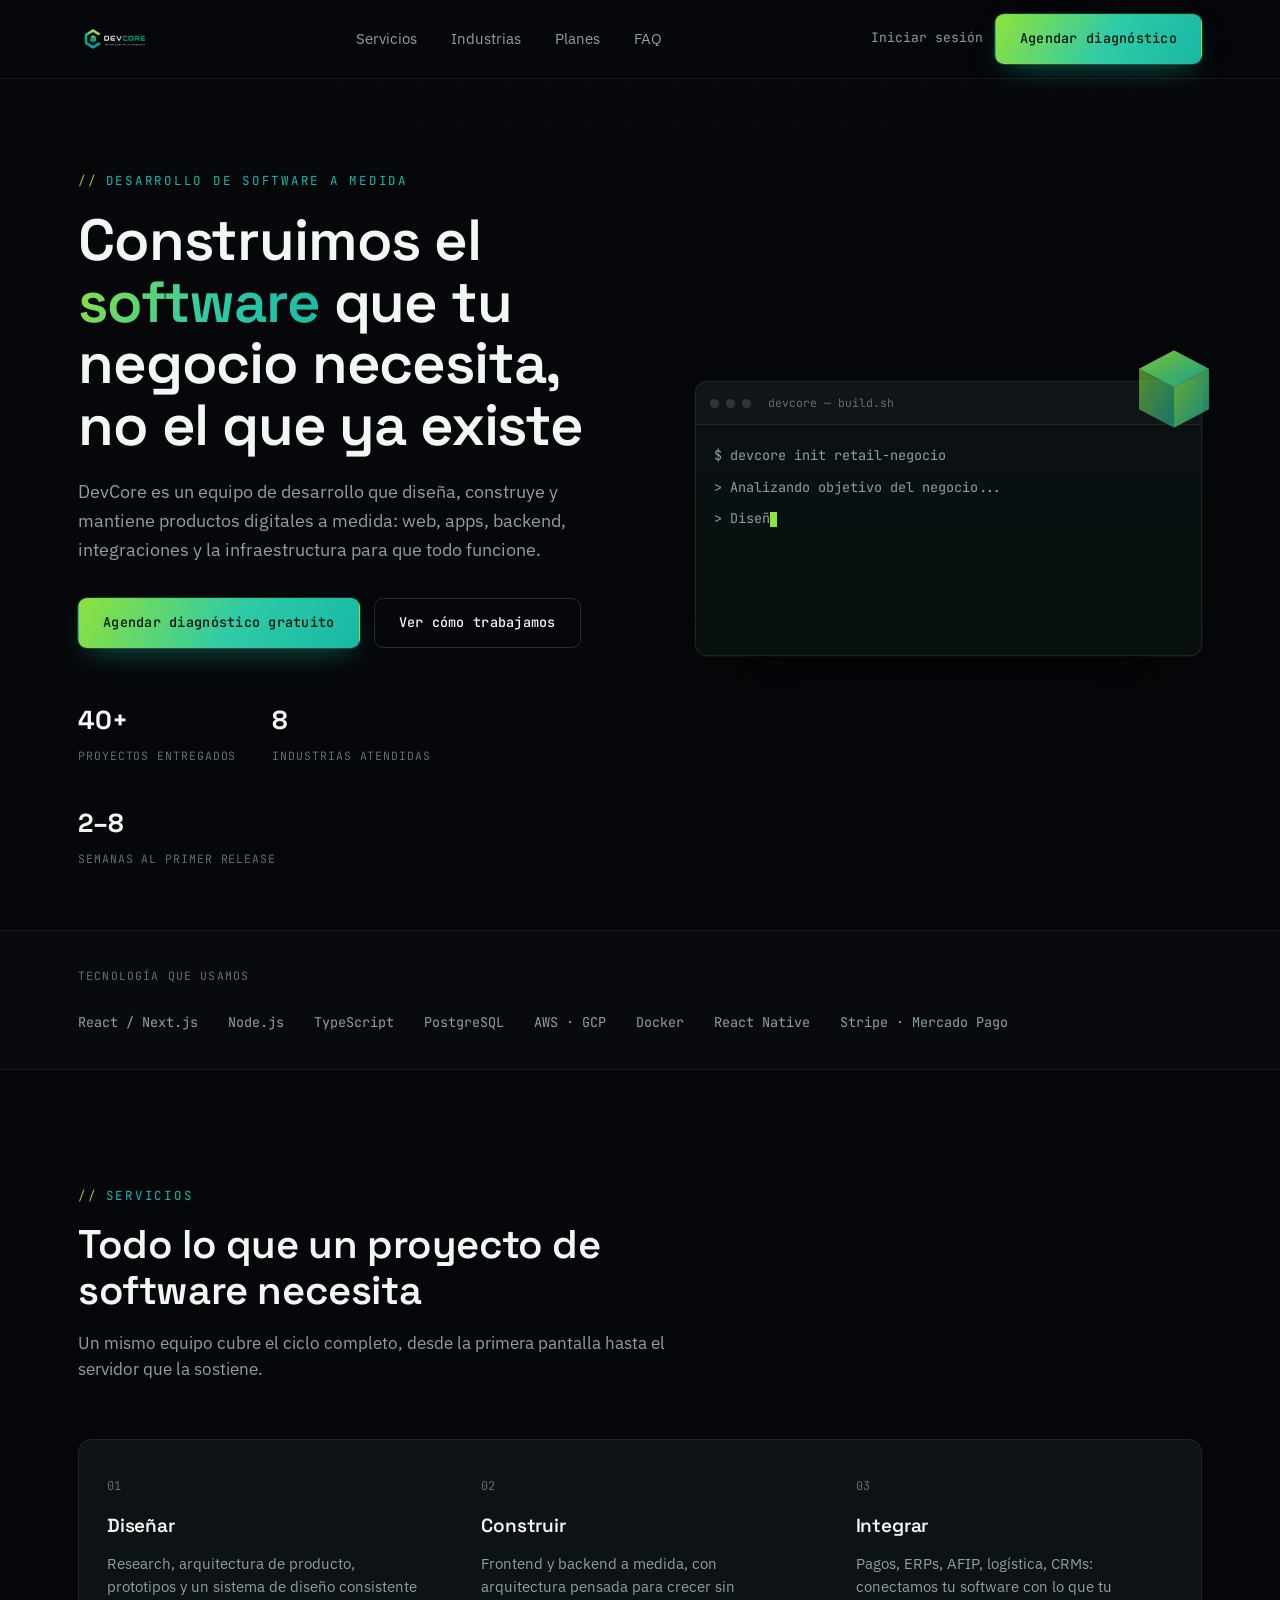
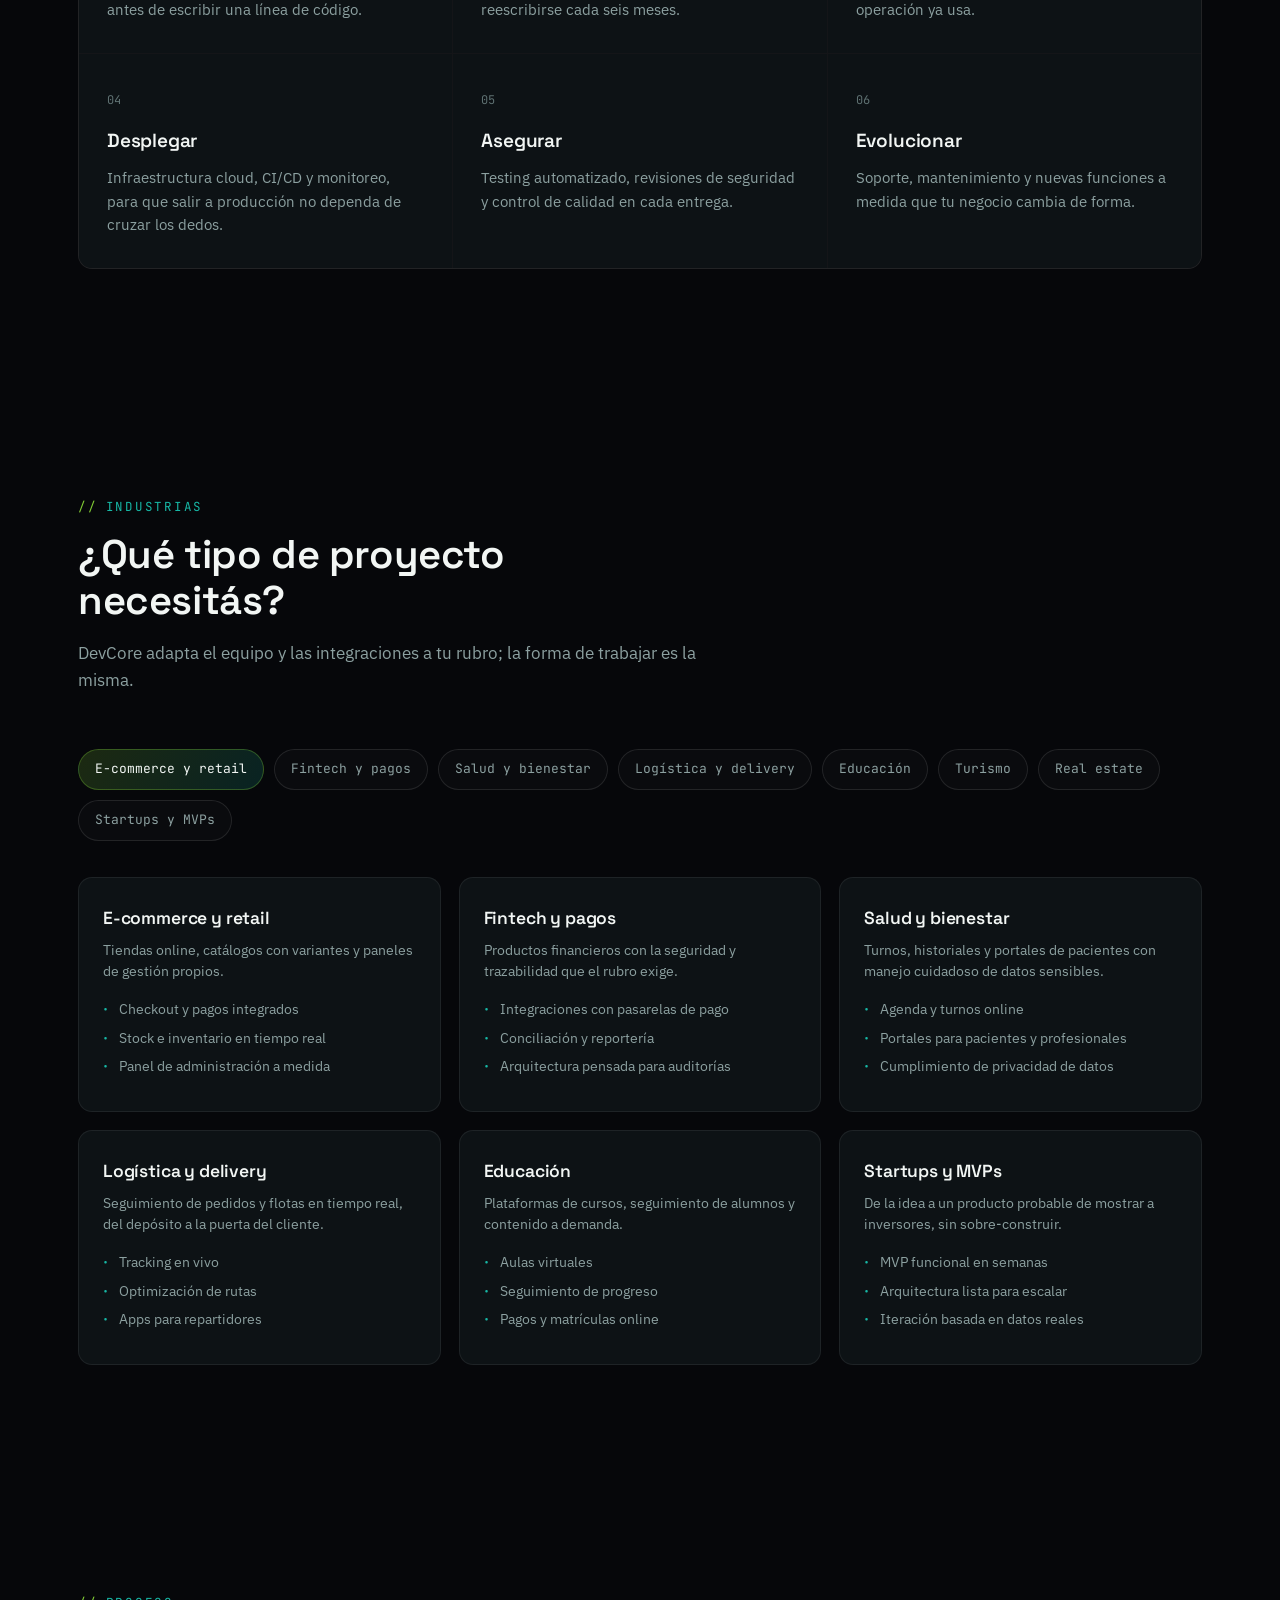
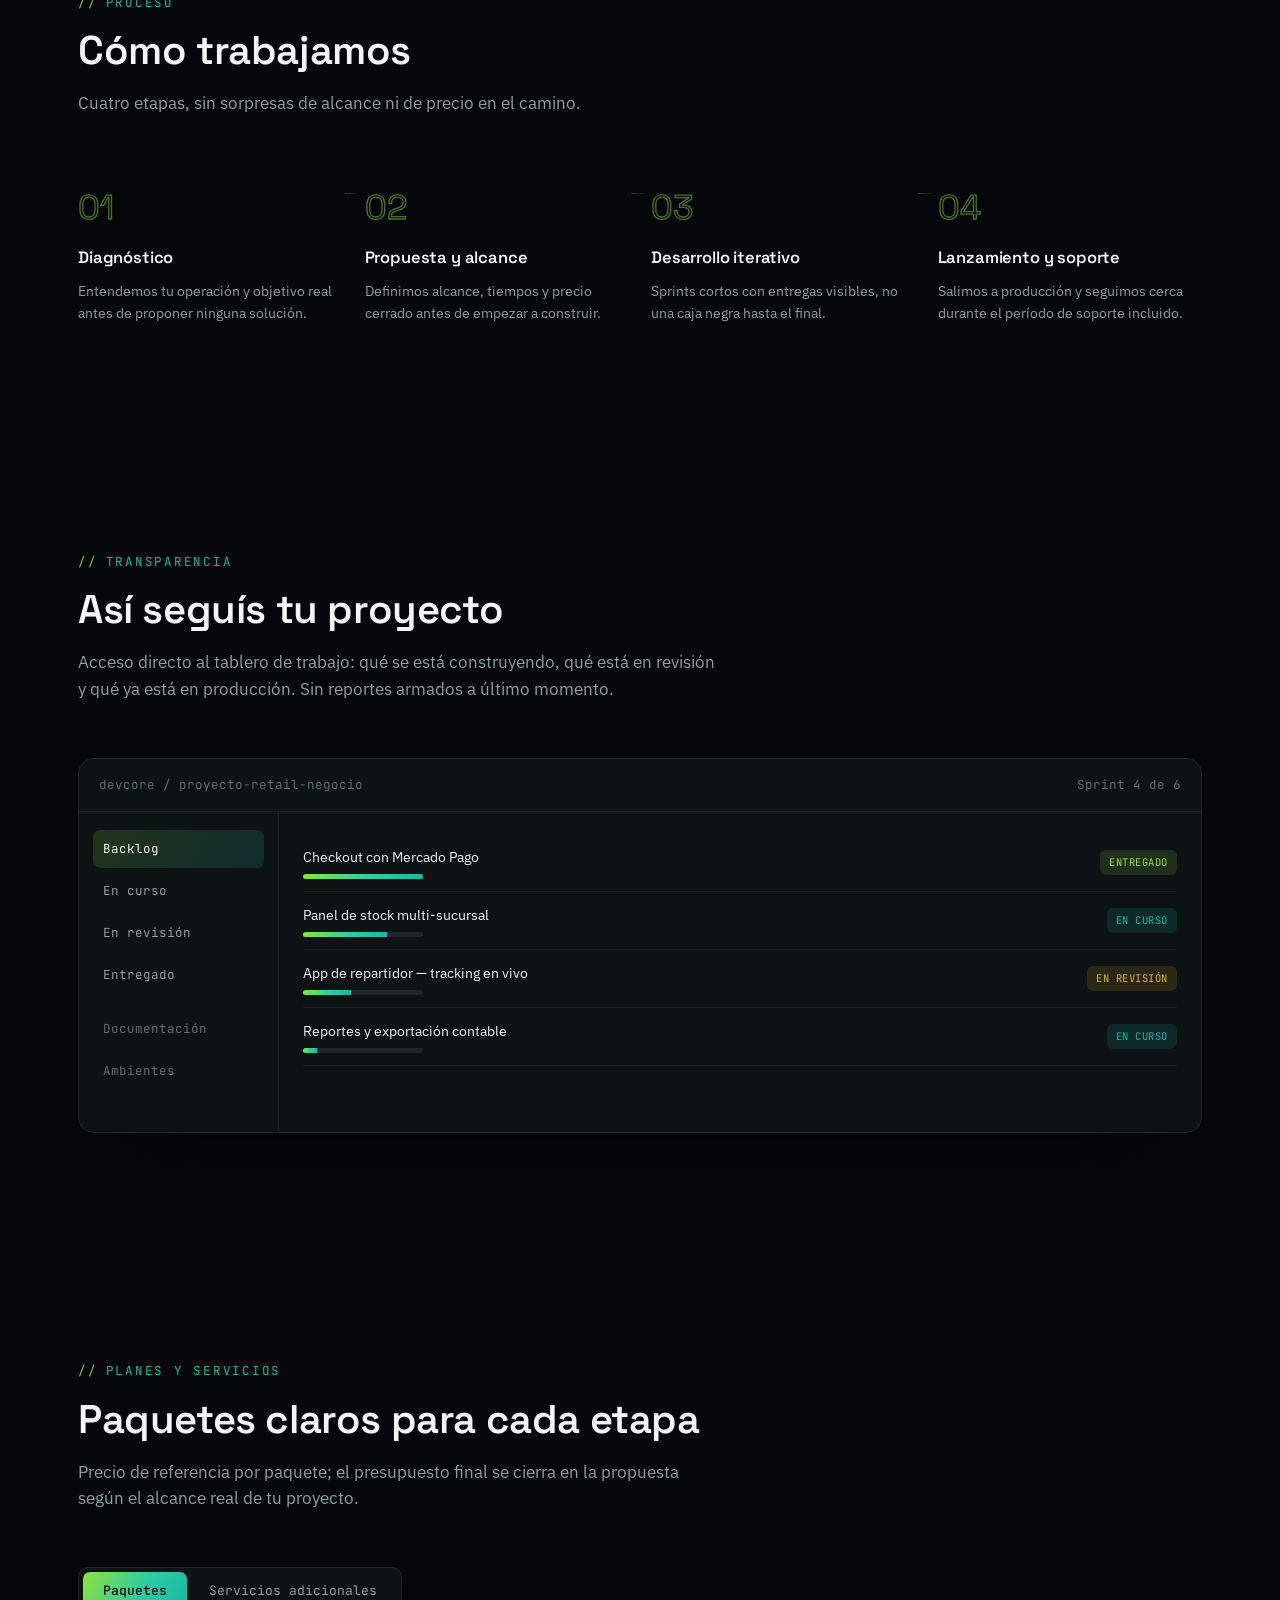
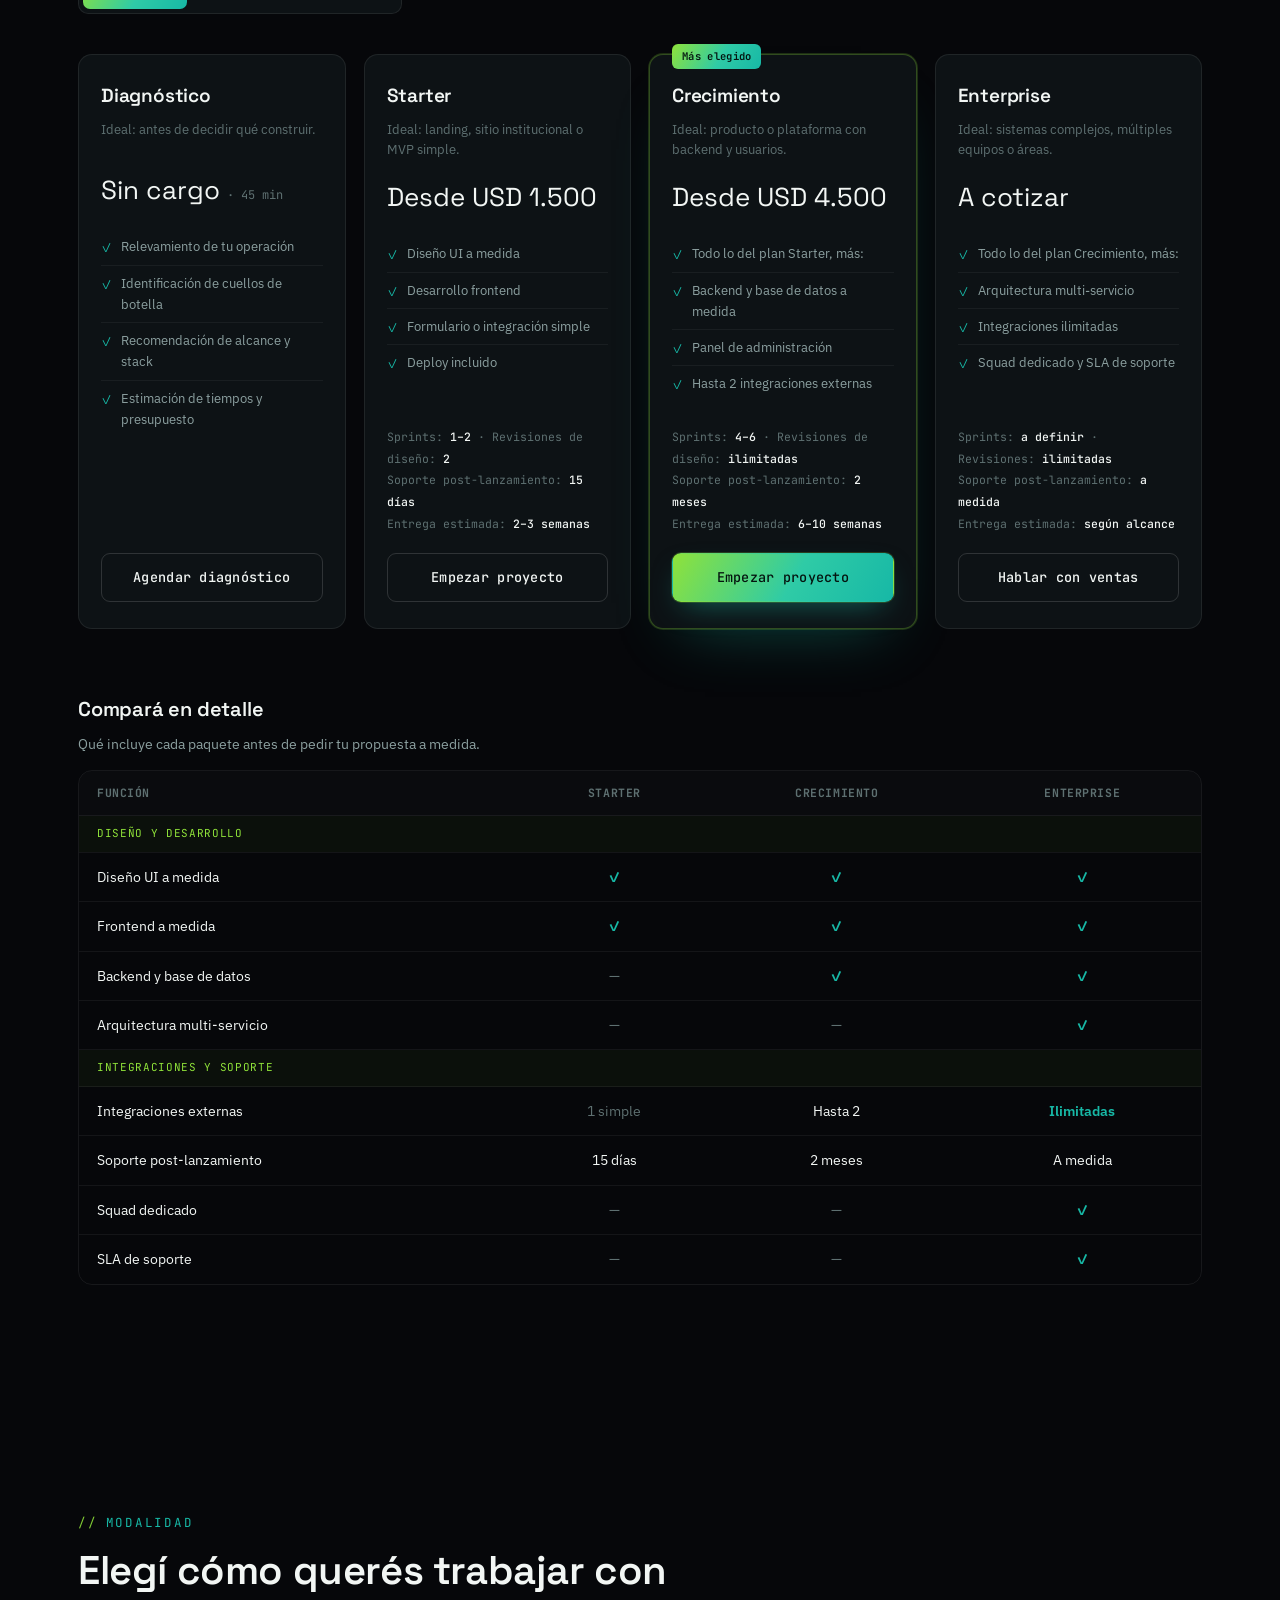
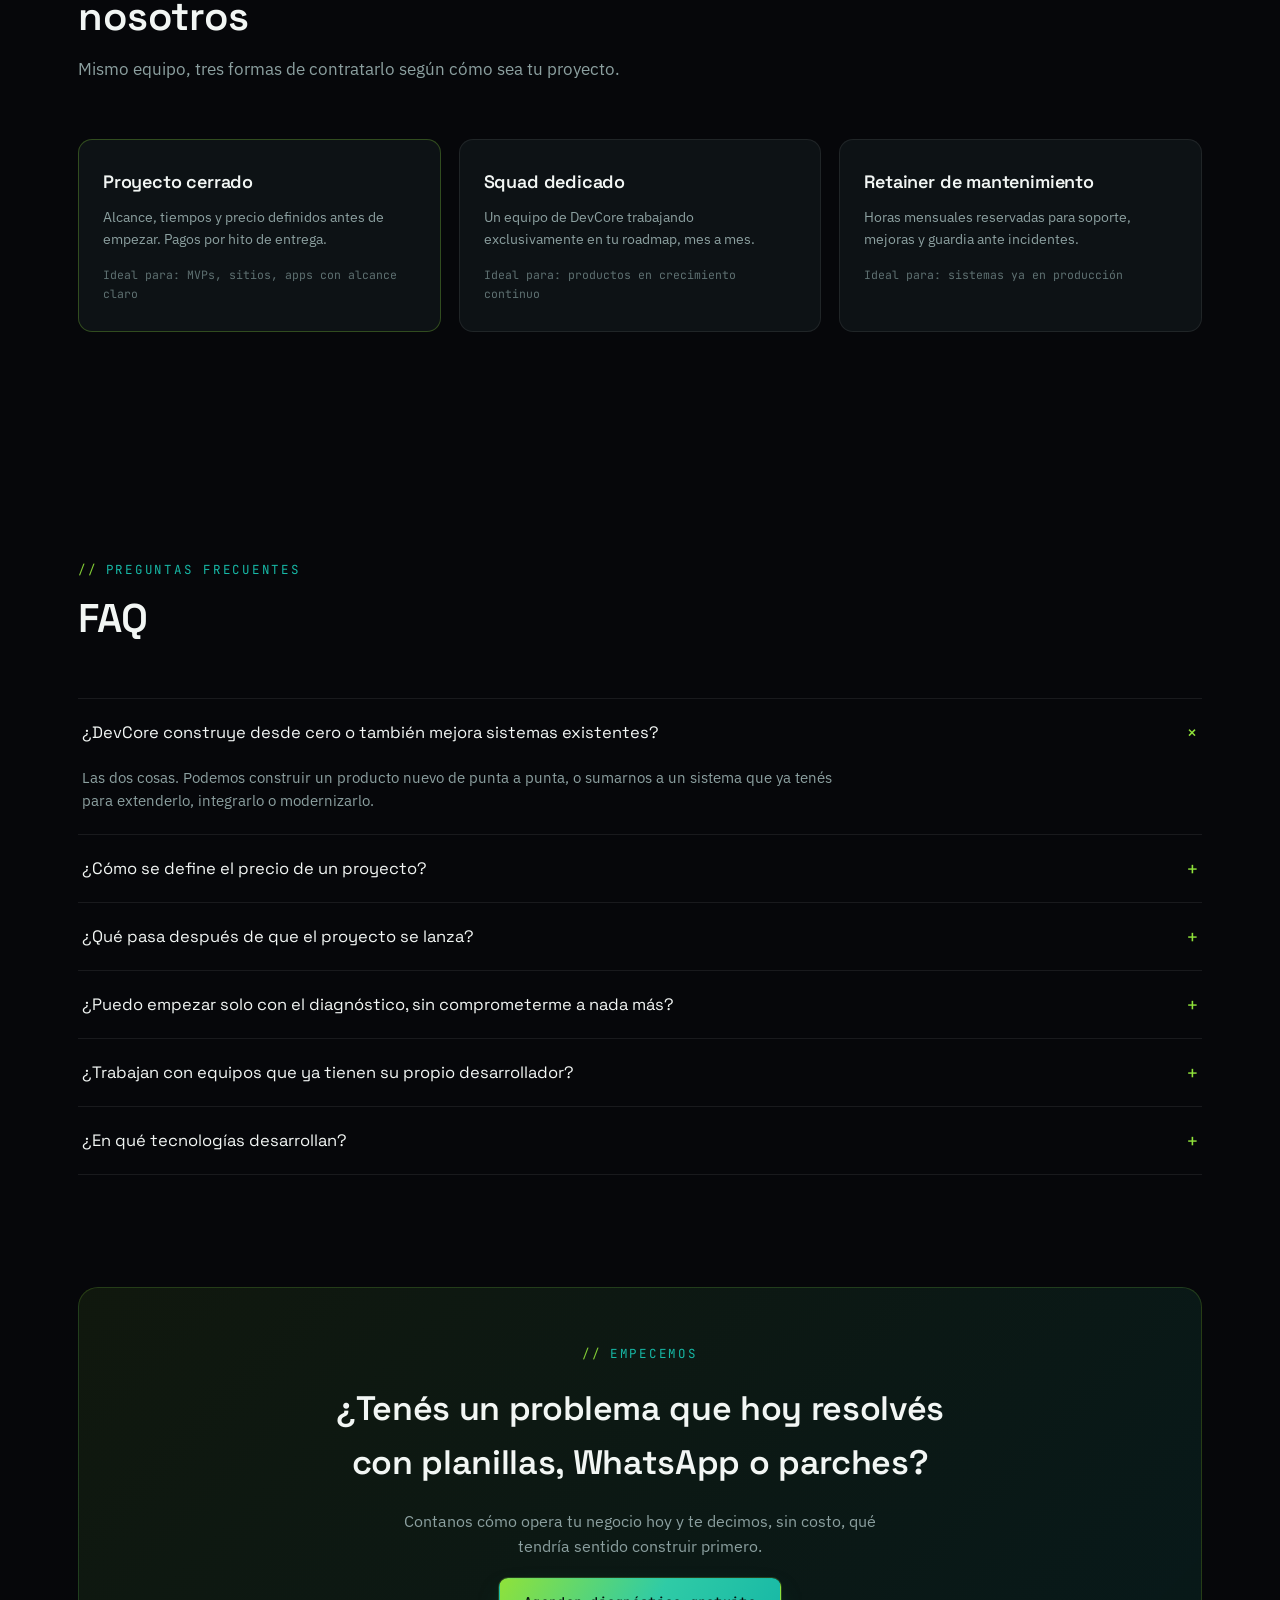
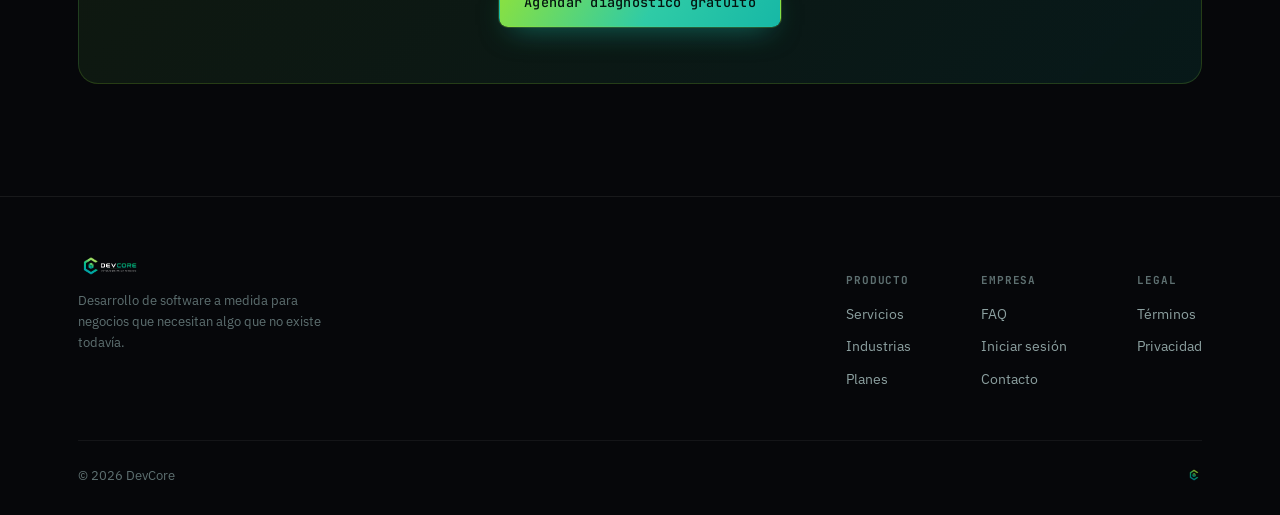
==== index.html @ c974a670 "primera version DevCore" ====
<!DOCTYPE html>
<html lang="es-AR">
<head>
<meta charset="UTF-8">
<meta name="viewport" content="width=device-width, initial-scale=1, viewport-fit=cover">
<title>DevCore | Software a medida que impulsa tu negocio</title>
<link rel="stylesheet" href="css/style.css">
</head>
<body>

<header class="site">
  <nav class="nav">
    <a href="#" class="nav-logo"><img src="assets/logo-horizontal.webp" alt="DevCore"></a>
    <div class="nav-links">
      <a href="#servicios">Servicios</a>
      <a href="#industrias">Industrias</a>
      <a href="#planes">Planes</a>
      <a href="#faq">FAQ</a>
    </div>
    <div class="nav-cta">
      <a href="#" class="nav-login">Iniciar sesión</a>
      <a href="#planes" class="btn btn-primary">Agendar diagnóstico</a>
    </div>
    <button class="nav-toggle" aria-label="Menú">☰</button>
  </nav>
</header>

<main>

  <!-- HERO -->
  <section class="hero">
    <div class="wrap hero-grid">
      <div>
        <span class="eyebrow">Desarrollo de software a medida</span>
        <h1>Construimos el <span class="accent">software</span> que tu negocio necesita, no el que ya existe</h1>
        <p class="sub">DevCore es un equipo de desarrollo que diseña, construye y mantiene productos digitales a medida: web, apps, backend, integraciones y la infraestructura para que todo funcione.</p>
        <div class="hero-cta">
          <a href="#planes" class="btn btn-primary">Agendar diagnóstico gratuito</a>
          <a href="#servicios" class="btn btn-ghost">Ver cómo trabajamos</a>
        </div>
        <div class="hero-stats">
          <div class="hero-stat"><b>40+</b><span>Proyectos entregados</span></div>
          <div class="hero-stat"><b>8</b><span>Industrias atendidas</span></div>
          <div class="hero-stat"><b>2–8</b><span>Semanas al primer release</span></div>
        </div>
      </div>
      <div class="hero-visual reveal">
        <svg class="cube-float" viewBox="0 0 100 100" xmlns="http://www.w3.org/2000/svg">
          <defs>
            <linearGradient id="cubeGrad" x1="0" y1="0" x2="1" y2="1">
              <stop offset="0%" stop-color="#8FE23A"/>
              <stop offset="100%" stop-color="#17B8A6"/>
            </linearGradient>
          </defs>
          <polygon points="50,8 88,28 50,48 12,28" fill="url(#cubeGrad)" opacity="0.95"/>
          <polygon points="12,28 50,48 50,92 12,72" fill="url(#cubeGrad)" opacity="0.65"/>
          <polygon points="88,28 50,48 50,92 88,72" fill="url(#cubeGrad)" opacity="0.8"/>
        </svg>
        <div class="term">
          <div class="term-bar">
            <div class="term-dot"></div><div class="term-dot"></div><div class="term-dot"></div>
            <span class="label">devcore — build.sh</span>
          </div>
          <div class="term-body" id="termBody"></div>
        </div>
      </div>
    </div>
  </section>

  <!-- STACK BELT -->
  <div class="stack-belt">
    <div class="wrap">
      <span class="stack-label">Tecnología que usamos</span>
      <div class="stack-items">
        <span>React / Next.js</span>
        <span>Node.js</span>
        <span>TypeScript</span>
        <span>PostgreSQL</span>
        <span>AWS · GCP</span>
        <span>Docker</span>
        <span>React Native</span>
        <span>Stripe · Mercado Pago</span>
      </div>
    </div>
  </div>

  <!-- SERVICIOS -->
  <section class="section" id="servicios">
    <div class="wrap">
      <div class="section-head reveal">
        <span class="eyebrow">Servicios</span>
        <h2>Todo lo que un proyecto de software necesita</h2>
        <p class="lead">Un mismo equipo cubre el ciclo completo, desde la primera pantalla hasta el servidor que la sostiene.</p>
      </div>
      <div class="pillars reveal">
        <div class="pillar">
          <span class="pillar-num">01</span>
          <h3>Diseñar</h3>
          <p>Research, arquitectura de producto, prototipos y un sistema de diseño consistente antes de escribir una línea de código.</p>
        </div>
        <div class="pillar">
          <span class="pillar-num">02</span>
          <h3>Construir</h3>
          <p>Frontend y backend a medida, con arquitectura pensada para crecer sin reescribirse cada seis meses.</p>
        </div>
        <div class="pillar">
          <span class="pillar-num">03</span>
          <h3>Integrar</h3>
          <p>Pagos, ERPs, AFIP, logística, CRMs: conectamos tu software con lo que tu operación ya usa.</p>
        </div>
        <div class="pillar">
          <span class="pillar-num">04</span>
          <h3>Desplegar</h3>
          <p>Infraestructura cloud, CI/CD y monitoreo, para que salir a producción no dependa de cruzar los dedos.</p>
        </div>
        <div class="pillar">
          <span class="pillar-num">05</span>
          <h3>Asegurar</h3>
          <p>Testing automatizado, revisiones de seguridad y control de calidad en cada entrega.</p>
        </div>
        <div class="pillar">
          <span class="pillar-num">06</span>
          <h3>Evolucionar</h3>
          <p>Soporte, mantenimiento y nuevas funciones a medida que tu negocio cambia de forma.</p>
        </div>
      </div>
    </div>
  </section>

  <!-- INDUSTRIAS -->
  <section class="section" id="industrias">
    <div class="wrap">
      <div class="section-head reveal">
        <span class="eyebrow">Industrias</span>
        <h2>¿Qué tipo de proyecto necesitás?</h2>
        <p class="lead">DevCore adapta el equipo y las integraciones a tu rubro; la forma de trabajar es la misma.</p>
      </div>
      <div class="chips reveal">
        <span class="chip active">E-commerce y retail</span>
        <span class="chip">Fintech y pagos</span>
        <span class="chip">Salud y bienestar</span>
        <span class="chip">Logística y delivery</span>
        <span class="chip">Educación</span>
        <span class="chip">Turismo</span>
        <span class="chip">Real estate</span>
        <span class="chip">Startups y MVPs</span>
      </div>

      <div class="industry-grid reveal">
        <div class="industry-card">
          <h3>E-commerce y retail</h3>
          <p class="desc">Tiendas online, catálogos con variantes y paneles de gestión propios.</p>
          <ul>
            <li>Checkout y pagos integrados</li>
            <li>Stock e inventario en tiempo real</li>
            <li>Panel de administración a medida</li>
          </ul>
        </div>
        <div class="industry-card">
          <h3>Fintech y pagos</h3>
          <p class="desc">Productos financieros con la seguridad y trazabilidad que el rubro exige.</p>
          <ul>
            <li>Integraciones con pasarelas de pago</li>
            <li>Conciliación y reportería</li>
            <li>Arquitectura pensada para auditorías</li>
          </ul>
        </div>
        <div class="industry-card">
          <h3>Salud y bienestar</h3>
          <p class="desc">Turnos, historiales y portales de pacientes con manejo cuidadoso de datos sensibles.</p>
          <ul>
            <li>Agenda y turnos online</li>
            <li>Portales para pacientes y profesionales</li>
            <li>Cumplimiento de privacidad de datos</li>
          </ul>
        </div>
        <div class="industry-card">
          <h3>Logística y delivery</h3>
          <p class="desc">Seguimiento de pedidos y flotas en tiempo real, del depósito a la puerta del cliente.</p>
          <ul>
            <li>Tracking en vivo</li>
            <li>Optimización de rutas</li>
            <li>Apps para repartidores</li>
          </ul>
        </div>
        <div class="industry-card">
          <h3>Educación</h3>
          <p class="desc">Plataformas de cursos, seguimiento de alumnos y contenido a demanda.</p>
          <ul>
            <li>Aulas virtuales</li>
            <li>Seguimiento de progreso</li>
            <li>Pagos y matrículas online</li>
          </ul>
        </div>
        <div class="industry-card">
          <h3>Startups y MVPs</h3>
          <p class="desc">De la idea a un producto probable de mostrar a inversores, sin sobre-construir.</p>
          <ul>
            <li>MVP funcional en semanas</li>
            <li>Arquitectura lista para escalar</li>
            <li>Iteración basada en datos reales</li>
          </ul>
        </div>
      </div>
    </div>
  </section>

  <!-- COMO TRABAJAMOS -->
  <section class="section">
    <div class="wrap">
      <div class="section-head reveal">
        <span class="eyebrow">Proceso</span>
        <h2>Cómo trabajamos</h2>
        <p class="lead">Cuatro etapas, sin sorpresas de alcance ni de precio en el camino.</p>
      </div>
      <div class="steps reveal">
        <div class="step">
          <div class="step-num">01</div>
          <h4>Diagnóstico</h4>
          <p>Entendemos tu operación y objetivo real antes de proponer ninguna solución.</p>
        </div>
        <div class="step">
          <div class="step-num">02</div>
          <h4>Propuesta y alcance</h4>
          <p>Definimos alcance, tiempos y precio cerrado antes de empezar a construir.</p>
        </div>
        <div class="step">
          <div class="step-num">03</div>
          <h4>Desarrollo iterativo</h4>
          <p>Sprints cortos con entregas visibles, no una caja negra hasta el final.</p>
        </div>
        <div class="step">
          <div class="step-num">04</div>
          <h4>Lanzamiento y soporte</h4>
          <p>Salimos a producción y seguimos cerca durante el período de soporte incluido.</p>
        </div>
      </div>
    </div>
  </section>

  <!-- PANEL EN ACCION -->
  <section class="section">
    <div class="wrap">
      <div class="section-head reveal">
        <span class="eyebrow">Transparencia</span>
        <h2>Así seguís tu proyecto</h2>
        <p class="lead">Acceso directo al tablero de trabajo: qué se está construyendo, qué está en revisión y qué ya está en producción. Sin reportes armados a último momento.</p>
      </div>
      <div class="mockcard reveal">
        <div class="mock-top">
          <span class="t">devcore / proyecto-retail-negocio</span>
          <span class="t">Sprint 4 de 6</span>
        </div>
        <div class="mock-body">
          <div class="mock-side">
            <div class="item active">Backlog</div>
            <div class="item">En curso</div>
            <div class="item">En revisión</div>
            <div class="item">Entregado</div>
            <div class="item" style="margin-top:16px; color:#5E7071;">Documentación</div>
            <div class="item" style="color:#5E7071;">Ambientes</div>
          </div>
          <div class="mock-main">
            <div class="mock-row">
              <div>
                <div class="name">Checkout con Mercado Pago</div>
                <div class="bar"><i style="width:100%"></i></div>
              </div>
              <span class="badge done">Entregado</span>
            </div>
            <div class="mock-row">
              <div>
                <div class="name">Panel de stock multi-sucursal</div>
                <div class="bar"><i style="width:70%"></i></div>
              </div>
              <span class="badge progress">En curso</span>
            </div>
            <div class="mock-row">
              <div>
                <div class="name">App de repartidor — tracking en vivo</div>
                <div class="bar"><i style="width:40%"></i></div>
              </div>
              <span class="badge review">En revisión</span>
            </div>
            <div class="mock-row">
              <div>
                <div class="name">Reportes y exportación contable</div>
                <div class="bar"><i style="width:12%"></i></div>
              </div>
              <span class="badge progress">En curso</span>
            </div>
          </div>
        </div>
      </div>
    </div>
  </section>

  <!-- PLANES -->
  <section class="section" id="planes">
    <div class="wrap">
      <div class="section-head reveal">
        <span class="eyebrow">Planes y servicios</span>
        <h2>Paquetes claros para cada etapa</h2>
        <p class="lead">Precio de referencia por paquete; el presupuesto final se cierra en la propuesta según el alcance real de tu proyecto.</p>
      </div>

      <div class="plan-tabs reveal">
        <button class="plan-tab active" data-tab="paquetes">Paquetes</button>
        <button class="plan-tab" data-tab="addons">Servicios adicionales</button>
      </div>

      <div class="plan-panel active" id="panel-paquetes">
        <div class="plan-grid reveal">

          <div class="plan-card">
            <h3>Diagnóstico</h3>
            <p class="ideal">Ideal: antes de decidir qué construir.</p>
            <div class="price">Sin cargo<small> · 45 min</small></div>
            <ul class="plan-feats">
              <li>Relevamiento de tu operación</li>
              <li>Identificación de cuellos de botella</li>
              <li>Recomendación de alcance y stack</li>
              <li>Estimación de tiempos y presupuesto</li>
            </ul>
            <a href="#" class="btn btn-ghost btn-block">Agendar diagnóstico</a>
          </div>

          <div class="plan-card">
            <h3>Starter</h3>
            <p class="ideal">Ideal: landing, sitio institucional o MVP simple.</p>
            <div class="price">Desde USD 1.500</div>
            <ul class="plan-feats">
              <li>Diseño UI a medida</li>
              <li>Desarrollo frontend</li>
              <li>Formulario o integración simple</li>
              <li>Deploy incluido</li>
            </ul>
            <div class="plan-limits">
              Sprints: <b>1–2</b> · Revisiones de diseño: <b>2</b><br>
              Soporte post-lanzamiento: <b>15 días</b><br>
              Entrega estimada: <b>2–3 semanas</b>
            </div>
            <a href="#" class="btn btn-ghost btn-block">Empezar proyecto</a>
          </div>

          <div class="plan-card featured">
            <span class="plan-tag">Más elegido</span>
            <h3>Crecimiento</h3>
            <p class="ideal">Ideal: producto o plataforma con backend y usuarios.</p>
            <div class="price">Desde USD 4.500</div>
            <ul class="plan-feats">
              <li>Todo lo del plan Starter, más:</li>
              <li>Backend y base de datos a medida</li>
              <li>Panel de administración</li>
              <li>Hasta 2 integraciones externas</li>
            </ul>
            <div class="plan-limits">
              Sprints: <b>4–6</b> · Revisiones de diseño: <b>ilimitadas</b><br>
              Soporte post-lanzamiento: <b>2 meses</b><br>
              Entrega estimada: <b>6–10 semanas</b>
            </div>
            <a href="#" class="btn btn-primary btn-block">Empezar proyecto</a>
          </div>

          <div class="plan-card">
            <h3>Enterprise</h3>
            <p class="ideal">Ideal: sistemas complejos, múltiples equipos o áreas.</p>
            <div class="price">A cotizar</div>
            <ul class="plan-feats">
              <li>Todo lo del plan Crecimiento, más:</li>
              <li>Arquitectura multi-servicio</li>
              <li>Integraciones ilimitadas</li>
              <li>Squad dedicado y SLA de soporte</li>
            </ul>
            <div class="plan-limits">
              Sprints: <b>a definir</b> · Revisiones: <b>ilimitadas</b><br>
              Soporte post-lanzamiento: <b>a medida</b><br>
              Entrega estimada: <b>según alcance</b>
            </div>
            <a href="#" class="btn btn-ghost btn-block">Hablar con ventas</a>
          </div>

        </div>
      </div>

      <div class="plan-panel" id="panel-addons">
        <div class="addon-grid reveal">
          <div class="addon-card">
            <h4>Mantenimiento mensual</h4>
            <p>Correcciones, actualizaciones de dependencias y monitoreo continuo.</p>
            <span class="tag">Recurrente</span>
          </div>
          <div class="addon-card">
            <h4>Hosting administrado</h4>
            <p>Infraestructura cloud gestionada por nosotros, con backups y alertas.</p>
            <span class="tag">Recurrente</span>
          </div>
          <div class="addon-card">
            <h4>Soporte prioritario</h4>
            <p>Respuesta garantizada en menos de 4 horas hábiles ante incidentes.</p>
            <span class="tag">Add-on</span>
          </div>
          <div class="addon-card">
            <h4>Integraciones extra</h4>
            <p>Sumá conexiones con ERPs, CRMs o pasarelas de pago adicionales.</p>
            <span class="tag">Add-on</span>
          </div>
          <div class="addon-card">
            <h4>Diseño de marca</h4>
            <p>Identidad visual, logo y sistema de diseño si todavía no lo tenés.</p>
            <span class="tag">Puntual</span>
          </div>
          <div class="addon-card">
            <h4>Auditoría de seguridad</h4>
            <p>Revisión de vulnerabilidades y buenas prácticas antes de un lanzamiento crítico.</p>
            <span class="tag">Puntual</span>
          </div>
          <div class="addon-card">
            <h4>Migración de datos</h4>
            <p>Pasaje ordenado desde tu sistema actual, sin perder información en el camino.</p>
            <span class="tag">Puntual</span>
          </div>
          <div class="addon-card">
            <h4>Capacitación de equipo</h4>
            <p>Sesiones para que tu equipo use y administre el sistema con autonomía.</p>
            <span class="tag">Puntual</span>
          </div>
        </div>
      </div>

      <div style="margin-top:64px;">
        <h3 style="font-size:20px; margin-bottom:8px;" class="reveal">Compará en detalle</h3>
        <p style="color:var(--muted); font-size:14px; margin-bottom:6px;" class="reveal">Qué incluye cada paquete antes de pedir tu propuesta a medida.</p>
        <div class="compare-wrap reveal">
          <table class="compare">
            <thead>
              <tr><th>Función</th><th class="center">Starter</th><th class="center">Crecimiento</th><th class="center">Enterprise</th></tr>
            </thead>
            <tbody>
              <tr class="group-row"><td colspan="4">Diseño y desarrollo</td></tr>
              <tr><td>Diseño UI a medida</td><td class="center yes">✓</td><td class="center yes">✓</td><td class="center yes">✓</td></tr>
              <tr><td>Frontend a medida</td><td class="center yes">✓</td><td class="center yes">✓</td><td class="center yes">✓</td></tr>
              <tr><td>Backend y base de datos</td><td class="center dash">—</td><td class="center yes">✓</td><td class="center yes">✓</td></tr>
              <tr><td>Arquitectura multi-servicio</td><td class="center dash">—</td><td class="center dash">—</td><td class="center yes">✓</td></tr>
              <tr class="group-row"><td colspan="4">Integraciones y soporte</td></tr>
              <tr><td>Integraciones externas</td><td class="center dash">1 simple</td><td class="center">Hasta 2</td><td class="center yes">Ilimitadas</td></tr>
              <tr><td>Soporte post-lanzamiento</td><td class="center">15 días</td><td class="center">2 meses</td><td class="center">A medida</td></tr>
              <tr><td>Squad dedicado</td><td class="center dash">—</td><td class="center dash">—</td><td class="center yes">✓</td></tr>
              <tr><td>SLA de soporte</td><td class="center dash">—</td><td class="center dash">—</td><td class="center yes">✓</td></tr>
            </tbody>
          </table>
        </div>
      </div>
    </div>
  </section>

  <!-- MODALIDAD -->
  <section class="section">
    <div class="wrap">
      <div class="section-head reveal">
        <span class="eyebrow">Modalidad</span>
        <h2>Elegí cómo querés trabajar con nosotros</h2>
        <p class="lead">Mismo equipo, tres formas de contratarlo según cómo sea tu proyecto.</p>
      </div>
      <div class="mod-grid reveal">
        <div class="mod-card reco">
          <h3>Proyecto cerrado</h3>
          <p>Alcance, tiempos y precio definidos antes de empezar. Pagos por hito de entrega.</p>
          <div class="when">Ideal para: MVPs, sitios, apps con alcance claro</div>
        </div>
        <div class="mod-card">
          <h3>Squad dedicado</h3>
          <p>Un equipo de DevCore trabajando exclusivamente en tu roadmap, mes a mes.</p>
          <div class="when">Ideal para: productos en crecimiento continuo</div>
        </div>
        <div class="mod-card">
          <h3>Retainer de mantenimiento</h3>
          <p>Horas mensuales reservadas para soporte, mejoras y guardia ante incidentes.</p>
          <div class="when">Ideal para: sistemas ya en producción</div>
        </div>
      </div>
    </div>
  </section>

  <!-- FAQ -->
  <section class="section" id="faq">
    <div class="wrap">
      <div class="section-head reveal">
        <span class="eyebrow">Preguntas frecuentes</span>
        <h2>FAQ</h2>
      </div>
      <div class="faq-list reveal">

        <div class="faq-item open">
          <button class="faq-q"><span>¿DevCore construye desde cero o también mejora sistemas existentes?</span><span class="plus">+</span></button>
          <div class="faq-a"><p>Las dos cosas. Podemos construir un producto nuevo de punta a punta, o sumarnos a un sistema que ya tenés para extenderlo, integrarlo o modernizarlo.</p></div>
        </div>

        <div class="faq-item">
          <button class="faq-q"><span>¿Cómo se define el precio de un proyecto?</span><span class="plus">+</span></button>
          <div class="faq-a"><p>Después del diagnóstico gratuito armamos una propuesta con alcance y precio cerrado. Si el proyecto crece en el camino, se cotiza aparte antes de sumarlo.</p></div>
        </div>

        <div class="faq-item">
          <button class="faq-q"><span>¿Qué pasa después de que el proyecto se lanza?</span><span class="plus">+</span></button>
          <div class="faq-a"><p>Cada paquete incluye un período de soporte post-lanzamiento. Después podés seguir con un retainer mensual de mantenimiento si querés mantenernos cerca.</p></div>
        </div>

        <div class="faq-item">
          <button class="faq-q"><span>¿Puedo empezar solo con el diagnóstico, sin comprometerme a nada más?</span><span class="plus">+</span></button>
          <div class="faq-a"><p>Sí. El diagnóstico inicial no tiene costo ni obligación de continuar. Es para entender tu situación antes de proponer una solución.</p></div>
        </div>

        <div class="faq-item">
          <button class="faq-q"><span>¿Trabajan con equipos que ya tienen su propio desarrollador?</span><span class="plus">+</span></button>
          <div class="faq-a"><p>Sí, con el modelo de squad dedicado podemos sumarnos como equipo extendido de tu área de tecnología, en lugar de trabajar de forma aislada.</p></div>
        </div>

        <div class="faq-item">
          <button class="faq-q"><span>¿En qué tecnologías desarrollan?</span><span class="plus">+</span></button>
          <div class="faq-a"><p>Trabajamos principalmente con React, Next.js, Node.js y TypeScript en el frontend y backend, PostgreSQL como base de datos, y AWS o GCP para infraestructura. Elegimos el stack según lo que el proyecto necesite.</p></div>
        </div>

      </div>
    </div>
  </section>

  <!-- CTA FINAL -->
  <section class="section" style="padding-top:0;">
    <div class="wrap">
      <div class="cta-band reveal">
        <span class="eyebrow">Empecemos</span>
        <h2>¿Tenés un problema que hoy resolvés con planillas, WhatsApp o parches?</h2>
        <p>Contanos cómo opera tu negocio hoy y te decimos, sin costo, qué tendría sentido construir primero.</p>
        <a href="#" class="btn btn-primary">Agendar diagnóstico gratuito</a>
      </div>
    </div>
  </section>

</main>

<footer>
  <div class="wrap">
    <div class="foot-top">
      <div>
        <div class="foot-logo"><img src="assets/logo-horizontal.webp" alt="DevCore"></div>
        <p class="foot-tag">Desarrollo de software a medida para negocios que necesitan algo que no existe todavía.</p>
      </div>
      <div class="foot-cols">
        <div class="foot-col">
          <h5>Producto</h5>
          <a href="#servicios">Servicios</a>
          <a href="#industrias">Industrias</a>
          <a href="#planes">Planes</a>
        </div>
        <div class="foot-col">
          <h5>Empresa</h5>
          <a href="#faq">FAQ</a>
          <a href="#">Iniciar sesión</a>
          <a href="#">Contacto</a>
        </div>
        <div class="foot-col">
          <h5>Legal</h5>
          <a href="#">Términos</a>
          <a href="#">Privacidad</a>
        </div>
      </div>
    </div>
    <div class="foot-bottom">
      <span>© 2026 DevCore</span>
      <img class="icon" src="assets/icon.webp" alt="">
    </div>
  </div>
</footer>

<script src="js/main.js" defer></script>

</body>
</html>
---- css/style.css ----
@import url('https://fonts.googleapis.com/css2?family=Space+Grotesk:wght@400;500;600;700&family=IBM+Plex+Sans:wght@400;500;600;700&family=JetBrains+Mono:wght@400;500;600&display=swap');

:root{
  --void:#06070a;
  --panel:#0d1215;
  --panel-2:#111a1c;
  --line: rgba(143,226,58,0.14);
  --line-strong: rgba(143,226,58,0.28);
  --lime:#8FE23A;
  --teal:#17B8A6;
  --deep:#0B4A52;
  --ink:#F2F6F4;
  --muted:#8CA0A0;
  --muted-2:#5E7071;
  --grad: linear-gradient(120deg, #8FE23A 0%, #2FCBA6 55%, #17B8A6 100%);
  --grad-soft: linear-gradient(120deg, rgba(143,226,58,0.16) 0%, rgba(23,184,166,0.16) 100%);
  --radius: 14px;
  --mono: 'JetBrains Mono', ui-monospace, monospace;
  --disp: 'Space Grotesk', sans-serif;
  --body: 'IBM Plex Sans', sans-serif;
}

*{box-sizing:border-box;}
html{scroll-behavior:smooth;}
body{
  margin:0;
  background:var(--void);
  color:var(--ink);
  font-family:var(--body);
  font-size:16px;
  line-height:1.6;
  -webkit-font-smoothing:antialiased;
  overflow-x:hidden;
}
body::before{
  content:"";
  position:fixed;
  inset:0;
  pointer-events:none;
  z-index:0;
  background-image:
    linear-gradient(rgba(143,226,58,0.035) 1px, transparent 1px),
    linear-gradient(90deg, rgba(143,226,58,0.035) 1px, transparent 1px);
  background-size: 42px 42px;
  mask-image: radial-gradient(ellipse 100% 60% at 50% 0%, black 0%, transparent 70%);
}
img{max-width:100%; display:block;}
a{color:inherit; text-decoration:none;}
h1,h2,h3,h4{font-family:var(--disp); margin:0; font-weight:600; letter-spacing:-0.01em;}
p{margin:0;}
button{font-family:inherit; cursor:pointer;}
.wrap{max-width:1180px; margin:0 auto; padding:0 28px; position:relative; z-index:1;}
.eyebrow{
  font-family:var(--mono);
  font-size:12.5px;
  letter-spacing:0.14em;
  text-transform:uppercase;
  color:var(--teal);
  display:inline-flex;
  align-items:center;
  gap:8px;
}
.eyebrow::before{content:"//"; color:var(--lime); opacity:0.9;}
.section{padding:112px 0;}
.section-head{max-width:640px; margin:0 0 56px;}
.section-head h2{font-size:clamp(28px,4vw,40px); margin-top:14px; line-height:1.15;}
.section-head p.lead{margin-top:16px; color:var(--muted); font-size:16.5px;}
.btn{
  display:inline-flex; align-items:center; justify-content:center; gap:8px;
  font-family:var(--mono); font-size:13.5px; font-weight:500; letter-spacing:0.02em;
  padding:13px 24px; border-radius:9px; border:1px solid transparent;
  transition:transform .18s ease, box-shadow .18s ease, opacity .18s ease;
  white-space:nowrap;
}
.btn:active{transform:translateY(1px);}
.btn-primary{
  background:var(--grad); color:#04140f;
  box-shadow:0 0 0 1px rgba(143,226,58,0.2), 0 12px 30px -12px rgba(23,184,166,0.55);
}
.btn-primary:hover{box-shadow:0 0 0 1px rgba(143,226,58,0.4), 0 16px 36px -10px rgba(23,184,166,0.7);}
.btn-ghost{
  background:transparent; color:var(--ink); border-color:rgba(255,255,255,0.14);
}
.btn-ghost:hover{border-color:var(--line-strong); background:rgba(255,255,255,0.03);}
.btn-block{width:100%;}

/* NAV */
header.site{
  position:sticky; top:0; z-index:50;
  background:rgba(6,7,10,0.78);
  backdrop-filter: blur(14px);
  border-bottom:1px solid rgba(255,255,255,0.06);
}
.nav{display:flex; align-items:center; justify-content:space-between; padding:14px 28px; max-width:1180px; margin:0 auto;}
.nav-logo{display:flex; align-items:center; height:30px;}
.nav-logo img{height:100%; width:auto;}
.nav-links{display:flex; gap:34px; font-size:14.5px; color:var(--muted);}
.nav-links a{transition:color .15s ease;}
.nav-links a:hover{color:var(--ink);}
.nav-cta{display:flex; align-items:center; gap:12px;}
.nav-login{font-family:var(--mono); font-size:13px; color:var(--muted);}
.nav-login:hover{color:var(--ink);}
.nav-toggle{display:none; background:none; border:none; color:var(--ink); font-size:22px;}

@media (max-width:880px){
  .nav-links{display:none;}
  .nav-toggle{display:block;}
  .nav-cta .btn-ghost{display:none;}
}

/* HERO */
.hero{padding:88px 0 60px; position:relative;}
.hero-grid{display:grid; grid-template-columns:1.05fr 0.95fr; gap:56px; align-items:center;}
.hero h1{font-size:clamp(34px,5vw,58px); line-height:1.06; margin-top:18px; letter-spacing:-0.02em;}
.hero h1 .accent{background:var(--grad); -webkit-background-clip:text; background-clip:text; color:transparent;}
.hero p.sub{margin-top:22px; font-size:18px; color:var(--muted); max-width:520px;}
.hero-cta{display:flex; gap:14px; margin-top:34px; flex-wrap:wrap;}
.hero-stats{display:flex; gap:36px; margin-top:52px; flex-wrap:wrap;}
.hero-stat b{display:block; font-family:var(--disp); font-size:26px; color:var(--ink);}
.hero-stat span{font-family:var(--mono); font-size:11.5px; color:var(--muted-2); text-transform:uppercase; letter-spacing:0.08em;}

/* Terminal / cube visual */
.hero-visual{position:relative;}
.term{
  background:linear-gradient(180deg, #0B1113, #08100f);
  border:1px solid rgba(255,255,255,0.08);
  border-radius:12px;
  overflow:hidden;
  box-shadow:0 30px 70px -30px rgba(0,0,0,0.7), 0 0 0 1px rgba(143,226,58,0.06);
}
.term-bar{display:flex; align-items:center; gap:7px; padding:12px 14px; border-bottom:1px solid rgba(255,255,255,0.06); background:rgba(255,255,255,0.02);}
.term-dot{width:9px; height:9px; border-radius:50%; background:#333;}
.term-bar span.label{margin-left:10px; font-family:var(--mono); font-size:11.5px; color:var(--muted-2);}
.term-body{padding:20px 18px 24px; font-family:var(--mono); font-size:13.5px; min-height:230px;}
.term-line{color:var(--muted); margin-bottom:10px; white-space:pre-wrap;}
.term-line .prompt{color:var(--lime);}
.term-line .ok{color:var(--teal);}
.term-caret{display:inline-block; width:7px; height:15px; background:var(--lime); vertical-align:middle; animation:blink 1s steps(1) infinite;}
@keyframes blink{50%{opacity:0;}}

.cube-float{
  position:absolute; right:-18px; top:-38px; width:92px; height:92px; opacity:0.9;
  animation: floaty 6s ease-in-out infinite;
}
@keyframes floaty{0%,100%{transform:translateY(0px) rotate(0deg);} 50%{transform:translateY(-14px) rotate(4deg);}}

/* marquee stack */
.stack-belt{padding:36px 0; border-top:1px solid rgba(255,255,255,0.06); border-bottom:1px solid rgba(255,255,255,0.06); background:rgba(255,255,255,0.012);}
.stack-belt .wrap{display:flex; align-items:center; gap:26px; flex-wrap:wrap; justify-content:space-between;}
.stack-label{font-family:var(--mono); font-size:11.5px; color:var(--muted-2); text-transform:uppercase; letter-spacing:0.1em; flex-shrink:0;}
.stack-items{display:flex; gap:30px; flex-wrap:wrap; font-family:var(--mono); font-size:13.5px; color:var(--muted);}
.stack-items span{white-space:nowrap;}

/* Pillars grid (Servicios) */
.pillars{display:grid; grid-template-columns:repeat(3,1fr); gap:1px; background:rgba(255,255,255,0.06); border:1px solid rgba(255,255,255,0.06); border-radius:var(--radius); overflow:hidden;}
.pillar{background:var(--panel); padding:32px 28px; position:relative;}
.pillar-num{font-family:var(--mono); font-size:12px; color:var(--muted-2);}
.pillar h3{font-size:19px; margin-top:14px;}
.pillar p{margin-top:10px; color:var(--muted); font-size:14.5px;}
@media (max-width:820px){.pillars{grid-template-columns:1fr;}}

/* Rubro chips */
.chips{display:flex; flex-wrap:wrap; gap:10px; margin-top:8px;}
.chip{
  font-family:var(--mono); font-size:13px; padding:9px 16px; border-radius:999px;
  border:1px solid rgba(255,255,255,0.1); color:var(--muted); background:rgba(255,255,255,0.02);
  transition: all .15s ease; cursor:default;
}
.chip.active, .chip:hover{border-color:var(--line-strong); color:var(--ink); background:var(--grad-soft);}

/* industry cards */
.industry-grid{display:grid; grid-template-columns:repeat(3,1fr); gap:18px; margin-top:36px;}
.industry-card{
  background:var(--panel); border:1px solid rgba(255,255,255,0.07); border-radius:var(--radius);
  padding:26px 24px; position:relative; overflow:hidden;
}
.industry-card::before{
  content:""; position:absolute; top:0; left:0; width:100%; height:2px; background:var(--grad);
  opacity:0; transition:opacity .2s ease;
}
.industry-card:hover::before{opacity:1;}
.industry-card h3{font-size:17.5px;}
.industry-card p.desc{color:var(--muted); font-size:13.5px; margin-top:8px;}
.industry-card ul{list-style:none; padding:0; margin:16px 0 0; font-size:13.5px; color:var(--muted);}
.industry-card li{padding-left:16px; position:relative; margin-bottom:7px;}
.industry-card li::before{content:"·"; position:absolute; left:0; color:var(--teal); font-weight:700;}
@media (max-width:820px){.industry-grid{grid-template-columns:1fr 1fr;}}
@media (max-width:560px){.industry-grid{grid-template-columns:1fr;}}

/* steps */
.steps{display:grid; grid-template-columns:repeat(4,1fr); gap:22px; margin-top:44px;}
.step{position:relative; padding-top:8px;}
.step-num{font-family:var(--disp); font-size:34px; color:transparent; -webkit-text-stroke:1.3px rgba(143,226,58,0.5);}
.step h4{margin-top:10px; font-size:16.5px;}
.step p{margin-top:8px; color:var(--muted); font-size:13.8px;}
.step:not(:last-child)::after{
  content:""; position:absolute; top:20px; left:calc(100% + 2px); width:calc(22px - 4px); height:1px;
  background:linear-gradient(90deg, var(--line-strong), transparent);
}
@media (max-width:880px){.steps{grid-template-columns:1fr 1fr;} .step:not(:last-child)::after{display:none;}}
@media (max-width:560px){.steps{grid-template-columns:1fr;}}

/* project dashboard mock */
.mockcard{
  border:1px solid rgba(255,255,255,0.08); border-radius:16px; background:var(--panel);
  overflow:hidden; box-shadow:0 40px 90px -40px rgba(0,0,0,0.65);
}
.mock-top{display:flex; align-items:center; justify-content:space-between; padding:16px 20px; border-bottom:1px solid rgba(255,255,255,0.07);}
.mock-top .t{font-family:var(--mono); font-size:12.5px; color:var(--muted-2);}
.mock-body{display:grid; grid-template-columns:200px 1fr; min-height:320px;}
.mock-side{border-right:1px solid rgba(255,255,255,0.06); padding:18px 14px; font-family:var(--mono); font-size:12.5px; color:var(--muted);}
.mock-side .item{padding:9px 10px; border-radius:7px; margin-bottom:4px;}
.mock-side .item.active{background:var(--grad-soft); color:var(--ink);}
.mock-main{padding:22px 24px;}
.mock-row{display:flex; align-items:center; justify-content:space-between; padding:12px 0; border-bottom:1px solid rgba(255,255,255,0.05);}
.mock-row .name{font-size:13.8px;}
.mock-row .bar{height:5px; width:120px; background:rgba(255,255,255,0.08); border-radius:4px; overflow:hidden; margin-top:6px;}
.mock-row .bar i{display:block; height:100%; background:var(--grad);}
.badge{font-family:var(--mono); font-size:10.5px; padding:4px 9px; border-radius:6px; text-transform:uppercase; letter-spacing:0.05em;}
.badge.progress{background:rgba(23,184,166,0.14); color:var(--teal);}
.badge.review{background:rgba(255,193,7,0.12); color:#e0b23a;}
.badge.done{background:rgba(143,226,58,0.14); color:var(--lime);}

/* PLANES */
.plan-tabs{display:inline-flex; background:var(--panel); border:1px solid rgba(255,255,255,0.08); border-radius:10px; padding:4px; gap:2px; margin-bottom:40px;}
.plan-tab{font-family:var(--mono); font-size:13px; padding:10px 20px; border-radius:7px; color:var(--muted); border:none; background:none;}
.plan-tab.active{background:var(--grad); color:#04140f; font-weight:600;}
.plan-panel{display:none;}
.plan-panel.active{display:block;}

.plan-grid{display:grid; grid-template-columns:repeat(4,1fr); gap:18px;}
.plan-card{
  background:var(--panel); border:1px solid rgba(255,255,255,0.08); border-radius:var(--radius);
  padding:26px 22px; display:flex; flex-direction:column; position:relative;
}
.plan-card.featured{border-color:var(--line-strong); box-shadow:0 0 0 1px rgba(143,226,58,0.18), 0 30px 60px -35px rgba(23,184,166,0.4);}
.plan-tag{position:absolute; top:-11px; left:22px; font-family:var(--mono); font-size:10.5px; background:var(--grad); color:#04140f; padding:4px 10px; border-radius:6px; font-weight:600; letter-spacing:0.03em;}
.plan-card h3{font-size:19px;}
.plan-card .ideal{font-size:12.8px; color:var(--muted-2); margin-top:8px; min-height:34px;}
.plan-card .price{font-family:var(--disp); font-size:26px; margin-top:16px;}
.plan-card .price small{font-family:var(--mono); font-size:12px; color:var(--muted-2); font-weight:400;}
.plan-feats{list-style:none; padding:0; margin:18px 0; font-size:13.3px; color:var(--muted); flex-grow:1;}
.plan-feats li{padding:7px 0 7px 20px; position:relative; border-top:1px solid rgba(255,255,255,0.05);}
.plan-feats li:first-child{border-top:none;}
.plan-feats li::before{content:"✓"; position:absolute; left:0; color:var(--teal); font-size:12px; top:9px;}
.plan-limits{font-family:var(--mono); font-size:11.5px; color:var(--muted-2); margin-top:6px; margin-bottom:18px; line-height:1.9;}
.plan-limits b{color:var(--ink); font-weight:500;}
@media (max-width:980px){.plan-grid{grid-template-columns:1fr 1fr;}}
@media (max-width:560px){.plan-grid{grid-template-columns:1fr;}}

.addon-grid{display:grid; grid-template-columns:repeat(4,1fr); gap:16px;}
.addon-card{background:var(--panel); border:1px solid rgba(255,255,255,0.07); border-radius:12px; padding:20px;}
.addon-card h4{font-size:14.5px;}
.addon-card p{font-size:12.8px; color:var(--muted); margin-top:8px;}
.addon-card .tag{display:inline-block; margin-top:12px; font-family:var(--mono); font-size:10.5px; color:var(--teal); border:1px solid rgba(23,184,166,0.3); padding:3px 8px; border-radius:5px;}
@media (max-width:980px){.addon-grid{grid-template-columns:1fr 1fr;}}
@media (max-width:560px){.addon-grid{grid-template-columns:1fr;}}

/* comparativa */
.compare-wrap{overflow-x:auto; margin-top:14px; border:1px solid rgba(255,255,255,0.07); border-radius:var(--radius);}
table.compare{border-collapse:collapse; width:100%; min-width:640px; font-size:14px;}
table.compare th, table.compare td{padding:13px 18px; text-align:left; border-bottom:1px solid rgba(255,255,255,0.06);}
table.compare thead th{font-family:var(--mono); font-size:11.5px; text-transform:uppercase; letter-spacing:0.05em; color:var(--muted-2); background:rgba(255,255,255,0.02);}
table.compare td.center, table.compare th.center{text-align:center;}
table.compare tbody tr:last-child td{border-bottom:none;}
table.compare td.yes{color:var(--teal); font-weight:600;}
table.compare td.dash{color:var(--muted-2);}
table.compare .group-row td{background:rgba(143,226,58,0.045); font-family:var(--mono); font-size:11px; letter-spacing:0.06em; text-transform:uppercase; color:var(--lime); padding:9px 18px;}

/* modalidad */
.mod-grid{display:grid; grid-template-columns:repeat(3,1fr); gap:18px; margin-top:36px;}
.mod-card{background:var(--panel); border:1px solid rgba(255,255,255,0.08); border-radius:var(--radius); padding:28px 24px;}
.mod-card.reco{border-color:var(--line-strong);}
.mod-card h3{font-size:18px;}
.mod-card p{color:var(--muted); font-size:13.8px; margin-top:10px;}
.mod-card .when{margin-top:16px; font-family:var(--mono); font-size:11.5px; color:var(--muted-2);}
@media (max-width:880px){.mod-grid{grid-template-columns:1fr;}}

/* FAQ */
.faq-cats{display:flex; gap:10px; flex-wrap:wrap; margin-bottom:30px;}
.faq-list{border-top:1px solid rgba(255,255,255,0.08);}
.faq-item{border-bottom:1px solid rgba(255,255,255,0.08);}
.faq-q{
  width:100%; text-align:left; background:none; border:none; color:var(--ink);
  padding:22px 4px; display:flex; justify-content:space-between; align-items:center;
  font-family:var(--disp); font-size:16.5px; gap:20px;
}
.faq-q .plus{font-family:var(--mono); font-size:18px; color:var(--lime); transition:transform .2s ease; flex-shrink:0;}
.faq-item.open .plus{transform:rotate(45deg);}
.faq-a{max-height:0; overflow:hidden; transition:max-height .28s ease;}
.faq-a p{padding:0 4px 22px; color:var(--muted); font-size:14.5px; max-width:760px;}

/* CTA band */
.cta-band{
  background:linear-gradient(135deg, rgba(143,226,58,0.08), rgba(23,184,166,0.1));
  border:1px solid rgba(143,226,58,0.18);
  border-radius:20px; padding:56px 48px; text-align:center;
  display:flex; flex-direction:column; align-items:center; gap:18px;
}
.cta-band h2{font-size:clamp(24px,3.4vw,34px); max-width:640px;}
.cta-band p{color:var(--muted); max-width:520px;}

/* footer */
footer{border-top:1px solid rgba(255,255,255,0.07); padding:56px 0 30px;}
.foot-top{display:flex; justify-content:space-between; align-items:flex-start; flex-wrap:wrap; gap:30px; padding-bottom:40px;}
.foot-logo img{height:26px;}
.foot-tag{color:var(--muted-2); font-size:13px; margin-top:12px; max-width:260px;}
.foot-cols{display:flex; gap:70px; flex-wrap:wrap;}
.foot-col h5{font-family:var(--mono); font-size:11px; text-transform:uppercase; letter-spacing:0.08em; color:var(--muted-2); margin-bottom:14px;}
.foot-col a{display:block; color:var(--muted); font-size:13.8px; margin-bottom:10px;}
.foot-col a:hover{color:var(--ink);}
.foot-bottom{display:flex; justify-content:space-between; align-items:center; padding-top:24px; border-top:1px solid rgba(255,255,255,0.06); font-size:12.5px; color:var(--muted-2); flex-wrap:wrap; gap:10px;}
.foot-bottom .icon{height:16px; opacity:0.7;}

/* reveal */
.reveal{opacity:0; transform:translateY(18px); transition:opacity .6s ease, transform .6s ease;}
.reveal.in{opacity:1; transform:none;}

@media (max-width:820px){
  .hero-grid{grid-template-columns:1fr;}
  .section{padding:76px 0;}
  .pillars{grid-template-columns:1fr;}
}
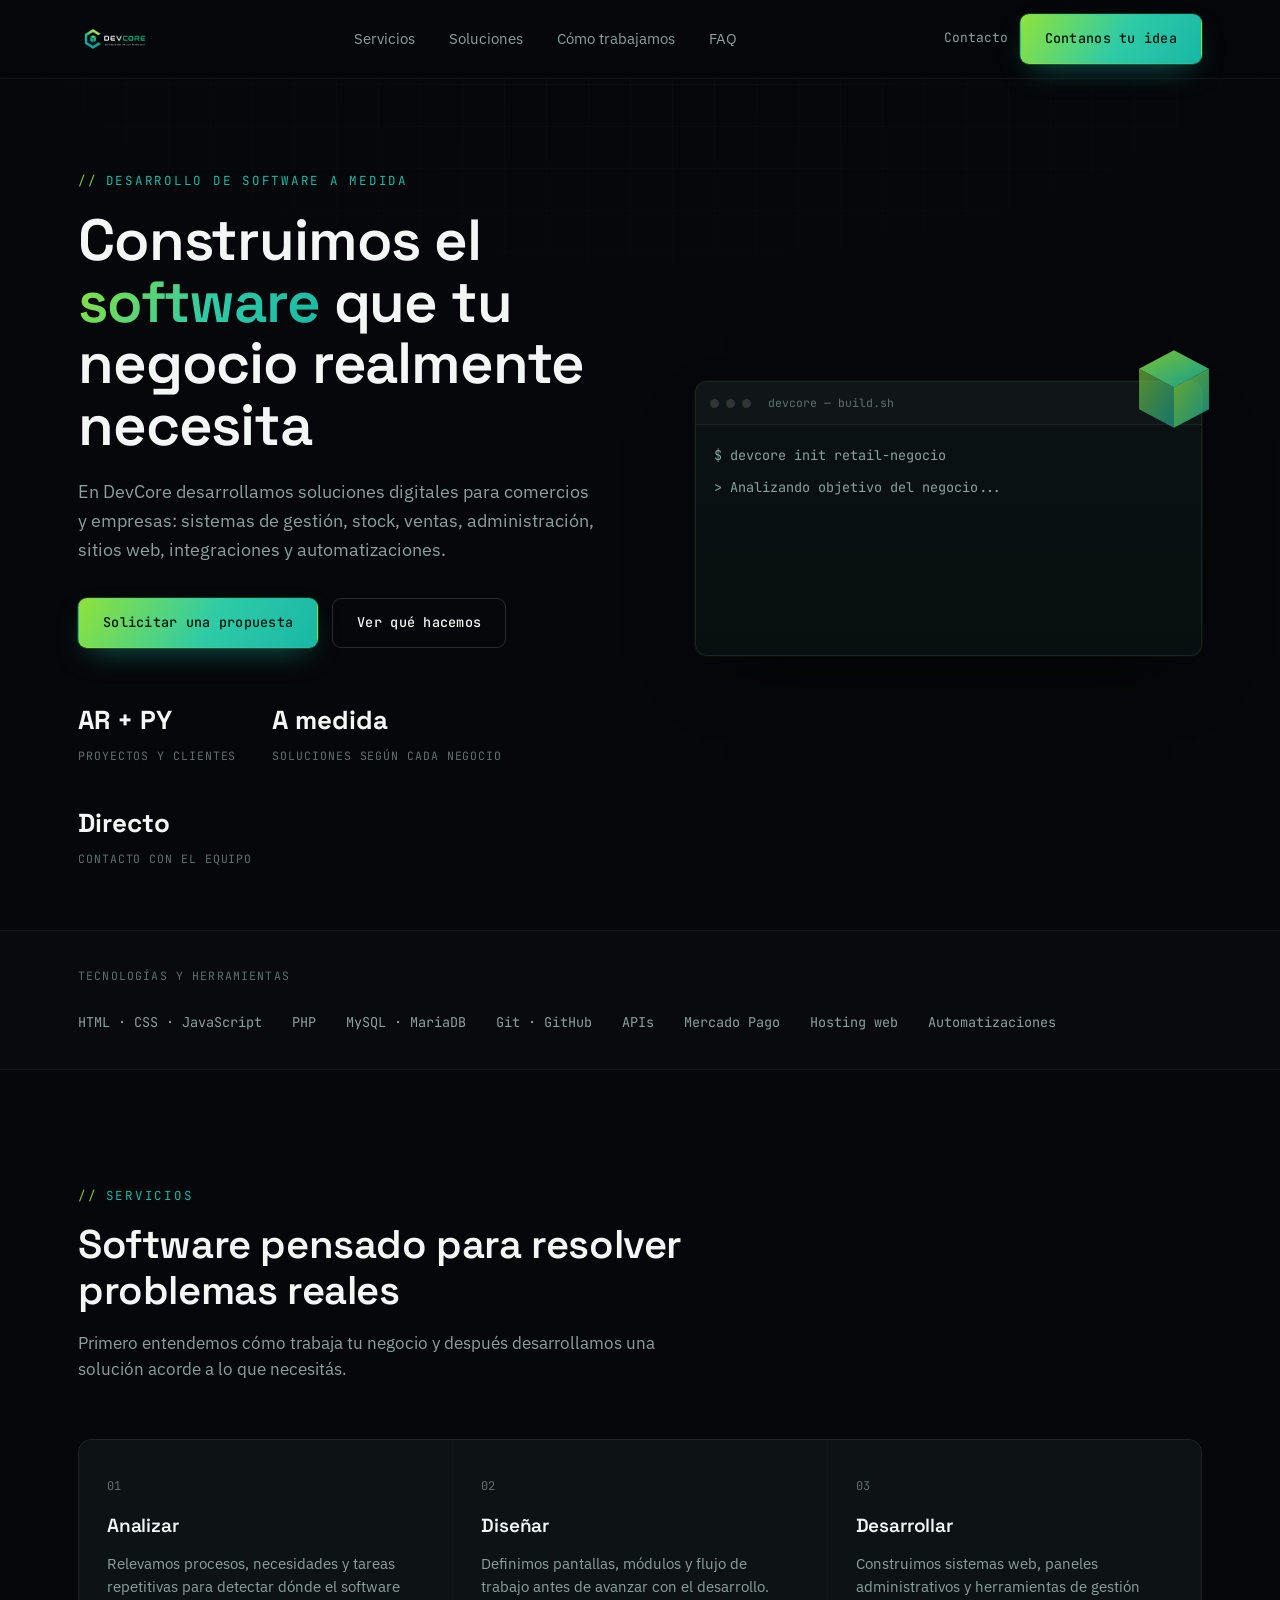
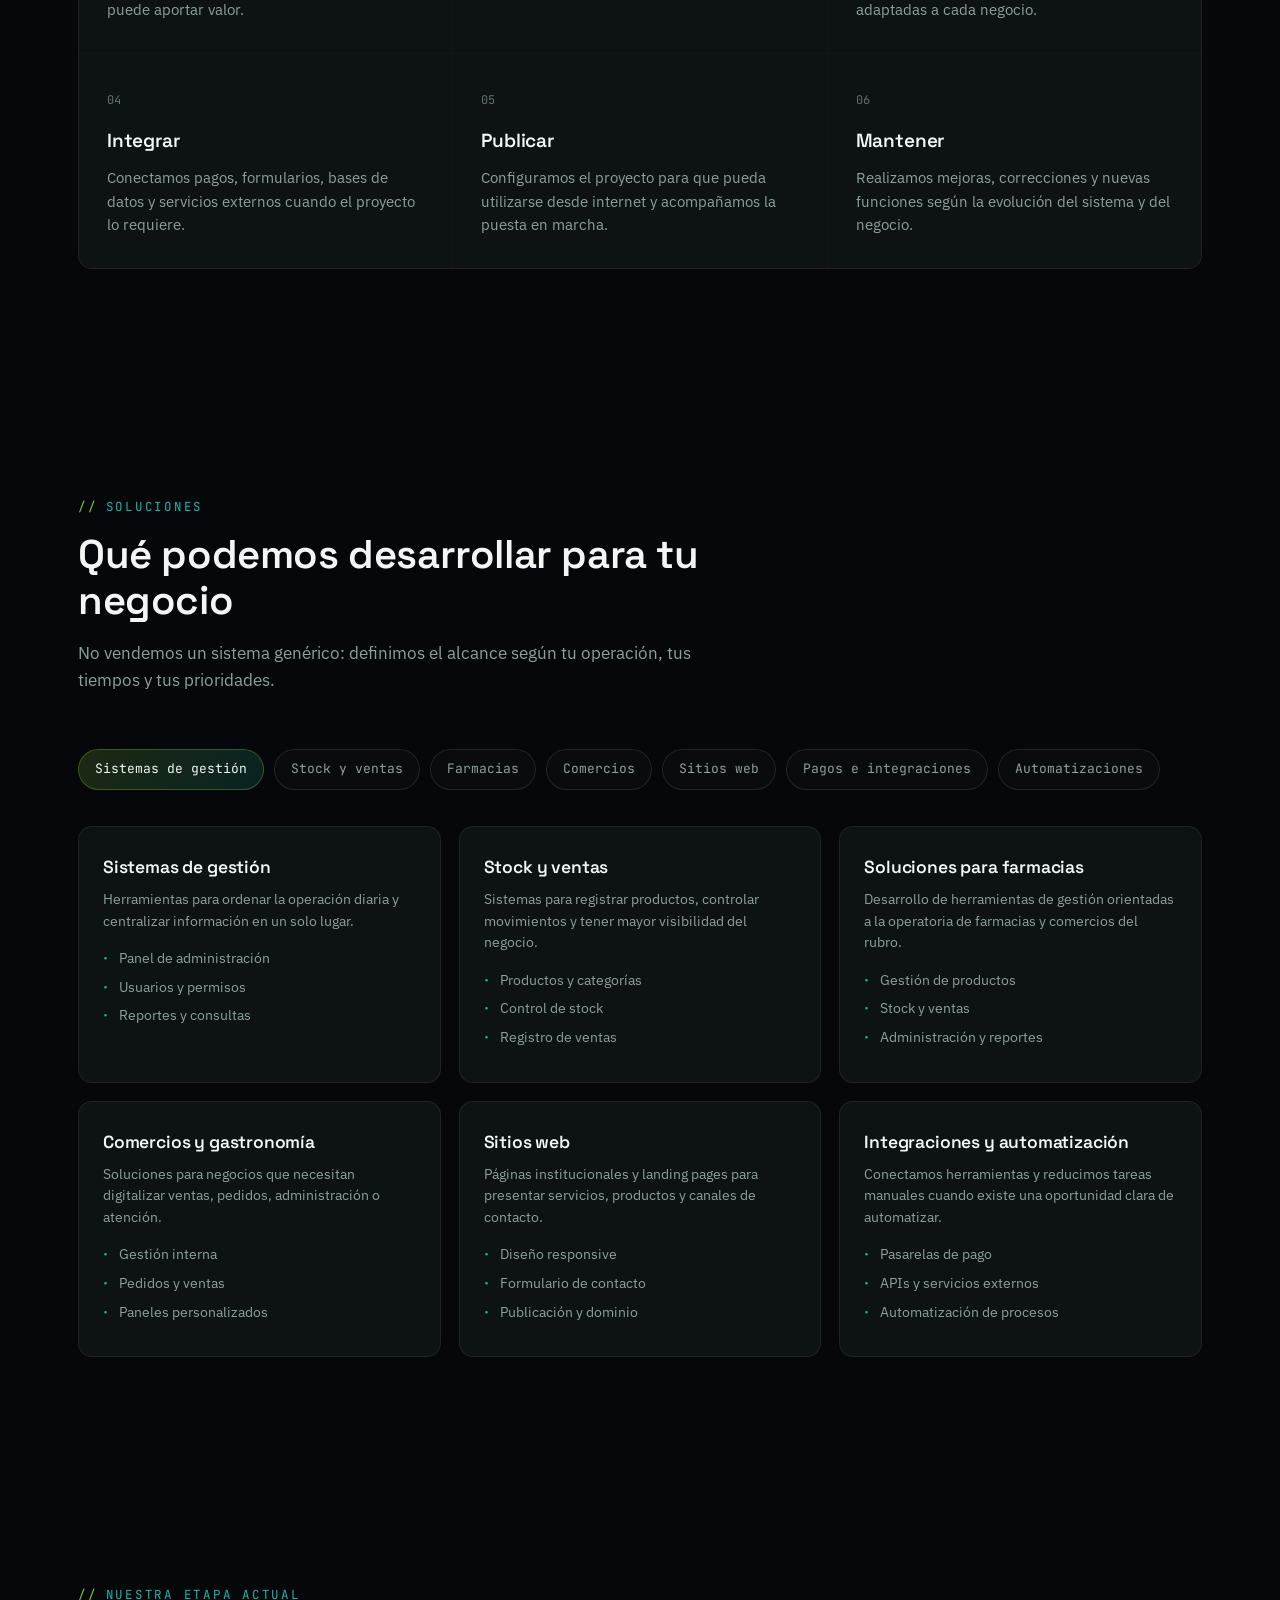
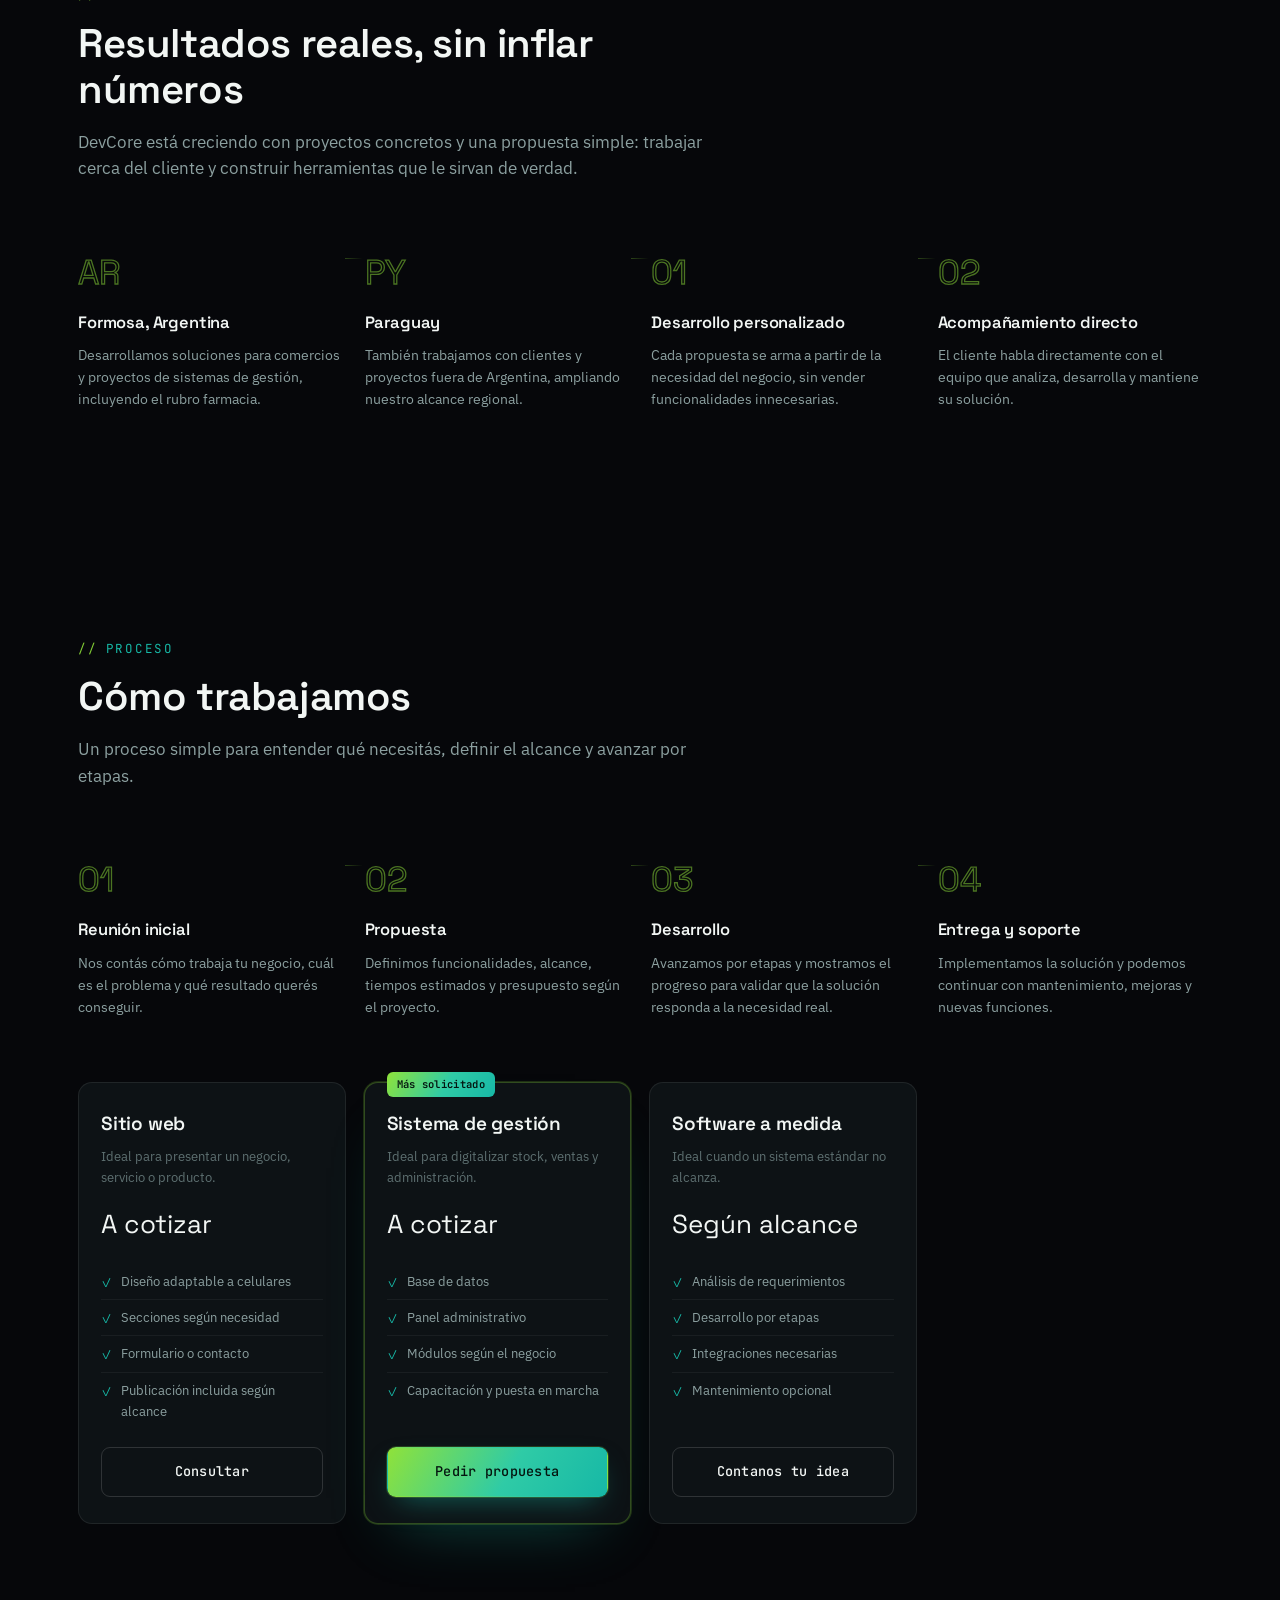
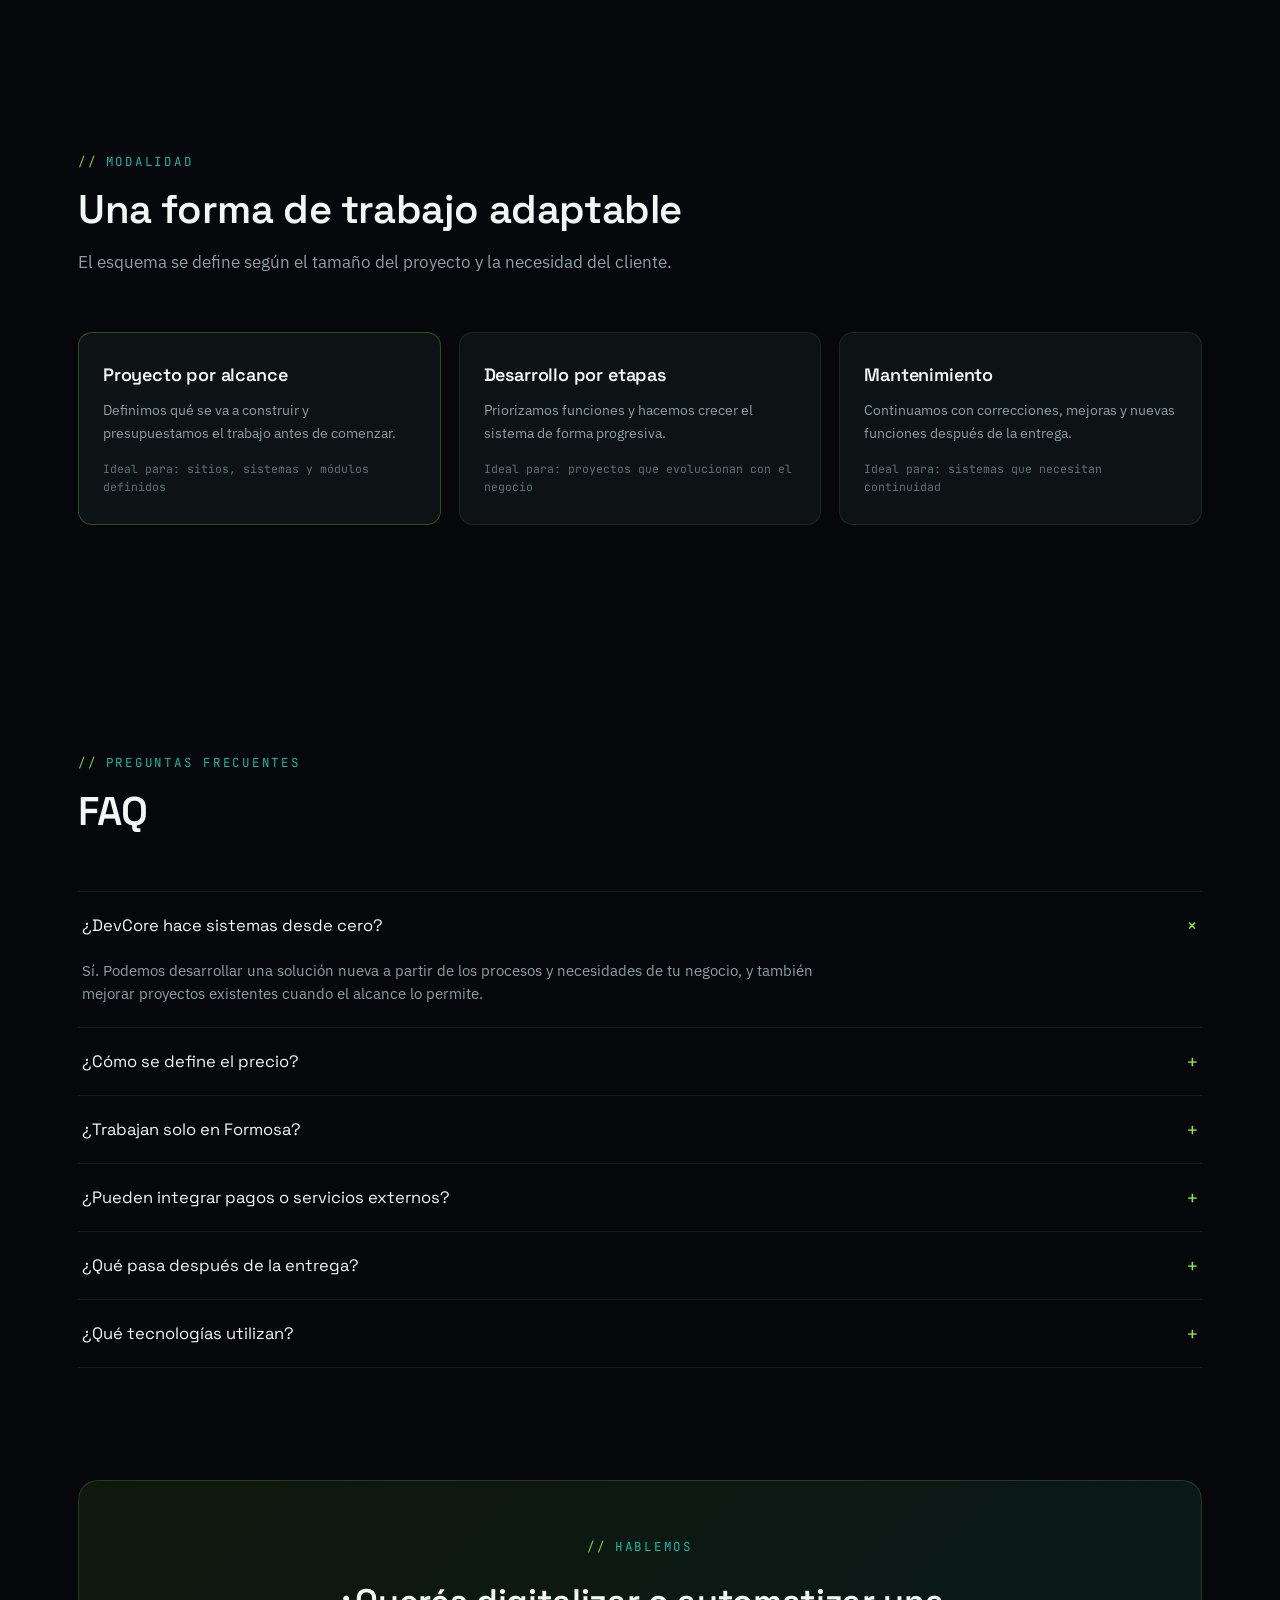
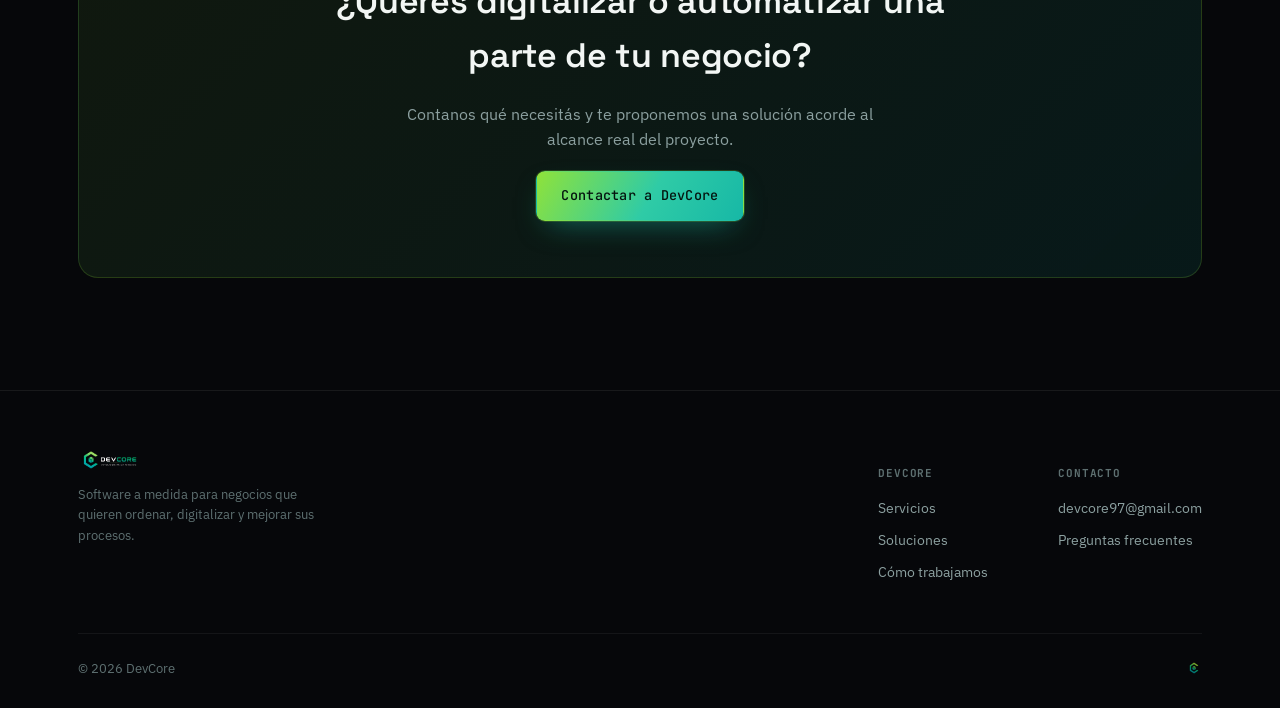
==== commit 0ce16371: "Ajusta contenido a resultados reales de DevCore" ====
--- a/index.html
+++ b/index.html
@@ -3,7 +3,7 @@
 <head>
 <meta charset="UTF-8">
 <meta name="viewport" content="width=device-width, initial-scale=1, viewport-fit=cover">
-<title>DevCore | Software a medida que impulsa tu negocio</title>
+<title>DevCore | Software a medida para tu negocio</title>
 <link rel="stylesheet" href="css/style.css">
 </head>
 <body>
@@ -13,13 +13,13 @@
     <a href="#" class="nav-logo"><img src="assets/logo-horizontal.webp" alt="DevCore"></a>
     <div class="nav-links">
       <a href="#servicios">Servicios</a>
-      <a href="#industrias">Industrias</a>
-      <a href="#planes">Planes</a>
+      <a href="#industrias">Soluciones</a>
+      <a href="#planes">Cómo trabajamos</a>
       <a href="#faq">FAQ</a>
     </div>
     <div class="nav-cta">
-      <a href="#" class="nav-login">Iniciar sesión</a>
-      <a href="#planes" class="btn btn-primary">Agendar diagnóstico</a>
+      <a href="mailto:devcore97@gmail.com" class="nav-login">Contacto</a>
+      <a href="mailto:devcore97@gmail.com" class="btn btn-primary">Contanos tu idea</a>
     </div>
     <button class="nav-toggle" aria-label="Menú">☰</button>
   </nav>
@@ -32,16 +32,16 @@
     <div class="wrap hero-grid">
       <div>
         <span class="eyebrow">Desarrollo de software a medida</span>
-        <h1>Construimos el <span class="accent">software</span> que tu negocio necesita, no el que ya existe</h1>
-        <p class="sub">DevCore es un equipo de desarrollo que diseña, construye y mantiene productos digitales a medida: web, apps, backend, integraciones y la infraestructura para que todo funcione.</p>
+        <h1>Construimos el <span class="accent">software</span> que tu negocio realmente necesita</h1>
+        <p class="sub">En DevCore desarrollamos soluciones digitales para comercios y empresas: sistemas de gestión, stock, ventas, administración, sitios web, integraciones y automatizaciones.</p>
         <div class="hero-cta">
-          <a href="#planes" class="btn btn-primary">Agendar diagnóstico gratuito</a>
-          <a href="#servicios" class="btn btn-ghost">Ver cómo trabajamos</a>
+          <a href="mailto:devcore97@gmail.com" class="btn btn-primary">Solicitar una propuesta</a>
+          <a href="#servicios" class="btn btn-ghost">Ver qué hacemos</a>
         </div>
         <div class="hero-stats">
-          <div class="hero-stat"><b>40+</b><span>Proyectos entregados</span></div>
-          <div class="hero-stat"><b>8</b><span>Industrias atendidas</span></div>
-          <div class="hero-stat"><b>2–8</b><span>Semanas al primer release</span></div>
+          <div class="hero-stat"><b>AR + PY</b><span>Proyectos y clientes</span></div>
+          <div class="hero-stat"><b>A medida</b><span>Soluciones según cada negocio</span></div>
+          <div class="hero-stat"><b>Directo</b><span>Contacto con el equipo</span></div>
         </div>
       </div>
       <div class="hero-visual reveal">
@@ -70,16 +70,16 @@
   <!-- STACK BELT -->
   <div class="stack-belt">
     <div class="wrap">
-      <span class="stack-label">Tecnología que usamos</span>
+      <span class="stack-label">Tecnologías y herramientas</span>
       <div class="stack-items">
-        <span>React / Next.js</span>
-        <span>Node.js</span>
-        <span>TypeScript</span>
-        <span>PostgreSQL</span>
-        <span>AWS · GCP</span>
-        <span>Docker</span>
-        <span>React Native</span>
-        <span>Stripe · Mercado Pago</span>
+        <span>HTML · CSS · JavaScript</span>
+        <span>PHP</span>
+        <span>MySQL · MariaDB</span>
+        <span>Git · GitHub</span>
+        <span>APIs</span>
+        <span>Mercado Pago</span>
+        <span>Hosting web</span>
+        <span>Automatizaciones</span>
       </div>
     </div>
   </div>
@@ -89,366 +89,226 @@
     <div class="wrap">
       <div class="section-head reveal">
         <span class="eyebrow">Servicios</span>
-        <h2>Todo lo que un proyecto de software necesita</h2>
-        <p class="lead">Un mismo equipo cubre el ciclo completo, desde la primera pantalla hasta el servidor que la sostiene.</p>
+        <h2>Software pensado para resolver problemas reales</h2>
+        <p class="lead">Primero entendemos cómo trabaja tu negocio y después desarrollamos una solución acorde a lo que necesitás.</p>
       </div>
       <div class="pillars reveal">
         <div class="pillar">
           <span class="pillar-num">01</span>
+          <h3>Analizar</h3>
+          <p>Relevamos procesos, necesidades y tareas repetitivas para detectar dónde el software puede aportar valor.</p>
+        </div>
+        <div class="pillar">
+          <span class="pillar-num">02</span>
           <h3>Diseñar</h3>
-          <p>Research, arquitectura de producto, prototipos y un sistema de diseño consistente antes de escribir una línea de código.</p>
-        </div>
-        <div class="pillar">
-          <span class="pillar-num">02</span>
-          <h3>Construir</h3>
-          <p>Frontend y backend a medida, con arquitectura pensada para crecer sin reescribirse cada seis meses.</p>
+          <p>Definimos pantallas, módulos y flujo de trabajo antes de avanzar con el desarrollo.</p>
         </div>
         <div class="pillar">
           <span class="pillar-num">03</span>
+          <h3>Desarrollar</h3>
+          <p>Construimos sistemas web, paneles administrativos y herramientas de gestión adaptadas a cada negocio.</p>
+        </div>
+        <div class="pillar">
+          <span class="pillar-num">04</span>
           <h3>Integrar</h3>
-          <p>Pagos, ERPs, AFIP, logística, CRMs: conectamos tu software con lo que tu operación ya usa.</p>
-        </div>
-        <div class="pillar">
-          <span class="pillar-num">04</span>
-          <h3>Desplegar</h3>
-          <p>Infraestructura cloud, CI/CD y monitoreo, para que salir a producción no dependa de cruzar los dedos.</p>
+          <p>Conectamos pagos, formularios, bases de datos y servicios externos cuando el proyecto lo requiere.</p>
         </div>
         <div class="pillar">
           <span class="pillar-num">05</span>
-          <h3>Asegurar</h3>
-          <p>Testing automatizado, revisiones de seguridad y control de calidad en cada entrega.</p>
+          <h3>Publicar</h3>
+          <p>Configuramos el proyecto para que pueda utilizarse desde internet y acompañamos la puesta en marcha.</p>
         </div>
         <div class="pillar">
           <span class="pillar-num">06</span>
-          <h3>Evolucionar</h3>
-          <p>Soporte, mantenimiento y nuevas funciones a medida que tu negocio cambia de forma.</p>
-        </div>
-      </div>
-    </div>
-  </section>
-
-  <!-- INDUSTRIAS -->
+          <h3>Mantener</h3>
+          <p>Realizamos mejoras, correcciones y nuevas funciones según la evolución del sistema y del negocio.</p>
+        </div>
+      </div>
+    </div>
+  </section>
+
+  <!-- SOLUCIONES -->
   <section class="section" id="industrias">
     <div class="wrap">
       <div class="section-head reveal">
-        <span class="eyebrow">Industrias</span>
-        <h2>¿Qué tipo de proyecto necesitás?</h2>
-        <p class="lead">DevCore adapta el equipo y las integraciones a tu rubro; la forma de trabajar es la misma.</p>
+        <span class="eyebrow">Soluciones</span>
+        <h2>Qué podemos desarrollar para tu negocio</h2>
+        <p class="lead">No vendemos un sistema genérico: definimos el alcance según tu operación, tus tiempos y tus prioridades.</p>
       </div>
       <div class="chips reveal">
-        <span class="chip active">E-commerce y retail</span>
-        <span class="chip">Fintech y pagos</span>
-        <span class="chip">Salud y bienestar</span>
-        <span class="chip">Logística y delivery</span>
-        <span class="chip">Educación</span>
-        <span class="chip">Turismo</span>
-        <span class="chip">Real estate</span>
-        <span class="chip">Startups y MVPs</span>
+        <span class="chip active">Sistemas de gestión</span>
+        <span class="chip">Stock y ventas</span>
+        <span class="chip">Farmacias</span>
+        <span class="chip">Comercios</span>
+        <span class="chip">Sitios web</span>
+        <span class="chip">Pagos e integraciones</span>
+        <span class="chip">Automatizaciones</span>
       </div>
 
       <div class="industry-grid reveal">
         <div class="industry-card">
-          <h3>E-commerce y retail</h3>
-          <p class="desc">Tiendas online, catálogos con variantes y paneles de gestión propios.</p>
-          <ul>
-            <li>Checkout y pagos integrados</li>
-            <li>Stock e inventario en tiempo real</li>
-            <li>Panel de administración a medida</li>
-          </ul>
-        </div>
-        <div class="industry-card">
-          <h3>Fintech y pagos</h3>
-          <p class="desc">Productos financieros con la seguridad y trazabilidad que el rubro exige.</p>
-          <ul>
-            <li>Integraciones con pasarelas de pago</li>
-            <li>Conciliación y reportería</li>
-            <li>Arquitectura pensada para auditorías</li>
-          </ul>
-        </div>
-        <div class="industry-card">
-          <h3>Salud y bienestar</h3>
-          <p class="desc">Turnos, historiales y portales de pacientes con manejo cuidadoso de datos sensibles.</p>
-          <ul>
-            <li>Agenda y turnos online</li>
-            <li>Portales para pacientes y profesionales</li>
-            <li>Cumplimiento de privacidad de datos</li>
-          </ul>
-        </div>
-        <div class="industry-card">
-          <h3>Logística y delivery</h3>
-          <p class="desc">Seguimiento de pedidos y flotas en tiempo real, del depósito a la puerta del cliente.</p>
-          <ul>
-            <li>Tracking en vivo</li>
-            <li>Optimización de rutas</li>
-            <li>Apps para repartidores</li>
-          </ul>
-        </div>
-        <div class="industry-card">
-          <h3>Educación</h3>
-          <p class="desc">Plataformas de cursos, seguimiento de alumnos y contenido a demanda.</p>
-          <ul>
-            <li>Aulas virtuales</li>
-            <li>Seguimiento de progreso</li>
-            <li>Pagos y matrículas online</li>
-          </ul>
-        </div>
-        <div class="industry-card">
-          <h3>Startups y MVPs</h3>
-          <p class="desc">De la idea a un producto probable de mostrar a inversores, sin sobre-construir.</p>
-          <ul>
-            <li>MVP funcional en semanas</li>
-            <li>Arquitectura lista para escalar</li>
-            <li>Iteración basada en datos reales</li>
-          </ul>
+          <h3>Sistemas de gestión</h3>
+          <p class="desc">Herramientas para ordenar la operación diaria y centralizar información en un solo lugar.</p>
+          <ul>
+            <li>Panel de administración</li>
+            <li>Usuarios y permisos</li>
+            <li>Reportes y consultas</li>
+          </ul>
+        </div>
+        <div class="industry-card">
+          <h3>Stock y ventas</h3>
+          <p class="desc">Sistemas para registrar productos, controlar movimientos y tener mayor visibilidad del negocio.</p>
+          <ul>
+            <li>Productos y categorías</li>
+            <li>Control de stock</li>
+            <li>Registro de ventas</li>
+          </ul>
+        </div>
+        <div class="industry-card">
+          <h3>Soluciones para farmacias</h3>
+          <p class="desc">Desarrollo de herramientas de gestión orientadas a la operatoria de farmacias y comercios del rubro.</p>
+          <ul>
+            <li>Gestión de productos</li>
+            <li>Stock y ventas</li>
+            <li>Administración y reportes</li>
+          </ul>
+        </div>
+        <div class="industry-card">
+          <h3>Comercios y gastronomía</h3>
+          <p class="desc">Soluciones para negocios que necesitan digitalizar ventas, pedidos, administración o atención.</p>
+          <ul>
+            <li>Gestión interna</li>
+            <li>Pedidos y ventas</li>
+            <li>Paneles personalizados</li>
+          </ul>
+        </div>
+        <div class="industry-card">
+          <h3>Sitios web</h3>
+          <p class="desc">Páginas institucionales y landing pages para presentar servicios, productos y canales de contacto.</p>
+          <ul>
+            <li>Diseño responsive</li>
+            <li>Formulario de contacto</li>
+            <li>Publicación y dominio</li>
+          </ul>
+        </div>
+        <div class="industry-card">
+          <h3>Integraciones y automatización</h3>
+          <p class="desc">Conectamos herramientas y reducimos tareas manuales cuando existe una oportunidad clara de automatizar.</p>
+          <ul>
+            <li>Pasarelas de pago</li>
+            <li>APIs y servicios externos</li>
+            <li>Automatización de procesos</li>
+          </ul>
+        </div>
+      </div>
+    </div>
+  </section>
+
+  <!-- EXPERIENCIA ACTUAL -->
+  <section class="section">
+    <div class="wrap">
+      <div class="section-head reveal">
+        <span class="eyebrow">Nuestra etapa actual</span>
+        <h2>Resultados reales, sin inflar números</h2>
+        <p class="lead">DevCore está creciendo con proyectos concretos y una propuesta simple: trabajar cerca del cliente y construir herramientas que le sirvan de verdad.</p>
+      </div>
+      <div class="steps reveal">
+        <div class="step">
+          <div class="step-num">AR</div>
+          <h4>Formosa, Argentina</h4>
+          <p>Desarrollamos soluciones para comercios y proyectos de sistemas de gestión, incluyendo el rubro farmacia.</p>
+        </div>
+        <div class="step">
+          <div class="step-num">PY</div>
+          <h4>Paraguay</h4>
+          <p>También trabajamos con clientes y proyectos fuera de Argentina, ampliando nuestro alcance regional.</p>
+        </div>
+        <div class="step">
+          <div class="step-num">01</div>
+          <h4>Desarrollo personalizado</h4>
+          <p>Cada propuesta se arma a partir de la necesidad del negocio, sin vender funcionalidades innecesarias.</p>
+        </div>
+        <div class="step">
+          <div class="step-num">02</div>
+          <h4>Acompañamiento directo</h4>
+          <p>El cliente habla directamente con el equipo que analiza, desarrolla y mantiene su solución.</p>
         </div>
       </div>
     </div>
   </section>
 
   <!-- COMO TRABAJAMOS -->
-  <section class="section">
+  <section class="section" id="planes">
     <div class="wrap">
       <div class="section-head reveal">
         <span class="eyebrow">Proceso</span>
         <h2>Cómo trabajamos</h2>
-        <p class="lead">Cuatro etapas, sin sorpresas de alcance ni de precio en el camino.</p>
+        <p class="lead">Un proceso simple para entender qué necesitás, definir el alcance y avanzar por etapas.</p>
       </div>
       <div class="steps reveal">
         <div class="step">
           <div class="step-num">01</div>
-          <h4>Diagnóstico</h4>
-          <p>Entendemos tu operación y objetivo real antes de proponer ninguna solución.</p>
+          <h4>Reunión inicial</h4>
+          <p>Nos contás cómo trabaja tu negocio, cuál es el problema y qué resultado querés conseguir.</p>
         </div>
         <div class="step">
           <div class="step-num">02</div>
-          <h4>Propuesta y alcance</h4>
-          <p>Definimos alcance, tiempos y precio cerrado antes de empezar a construir.</p>
+          <h4>Propuesta</h4>
+          <p>Definimos funcionalidades, alcance, tiempos estimados y presupuesto según el proyecto.</p>
         </div>
         <div class="step">
           <div class="step-num">03</div>
-          <h4>Desarrollo iterativo</h4>
-          <p>Sprints cortos con entregas visibles, no una caja negra hasta el final.</p>
+          <h4>Desarrollo</h4>
+          <p>Avanzamos por etapas y mostramos el progreso para validar que la solución responda a la necesidad real.</p>
         </div>
         <div class="step">
           <div class="step-num">04</div>
-          <h4>Lanzamiento y soporte</h4>
-          <p>Salimos a producción y seguimos cerca durante el período de soporte incluido.</p>
-        </div>
-      </div>
-    </div>
-  </section>
-
-  <!-- PANEL EN ACCION -->
-  <section class="section">
-    <div class="wrap">
-      <div class="section-head reveal">
-        <span class="eyebrow">Transparencia</span>
-        <h2>Así seguís tu proyecto</h2>
-        <p class="lead">Acceso directo al tablero de trabajo: qué se está construyendo, qué está en revisión y qué ya está en producción. Sin reportes armados a último momento.</p>
-      </div>
-      <div class="mockcard reveal">
-        <div class="mock-top">
-          <span class="t">devcore / proyecto-retail-negocio</span>
-          <span class="t">Sprint 4 de 6</span>
-        </div>
-        <div class="mock-body">
-          <div class="mock-side">
-            <div class="item active">Backlog</div>
-            <div class="item">En curso</div>
-            <div class="item">En revisión</div>
-            <div class="item">Entregado</div>
-            <div class="item" style="margin-top:16px; color:#5E7071;">Documentación</div>
-            <div class="item" style="color:#5E7071;">Ambientes</div>
-          </div>
-          <div class="mock-main">
-            <div class="mock-row">
-              <div>
-                <div class="name">Checkout con Mercado Pago</div>
-                <div class="bar"><i style="width:100%"></i></div>
-              </div>
-              <span class="badge done">Entregado</span>
-            </div>
-            <div class="mock-row">
-              <div>
-                <div class="name">Panel de stock multi-sucursal</div>
-                <div class="bar"><i style="width:70%"></i></div>
-              </div>
-              <span class="badge progress">En curso</span>
-            </div>
-            <div class="mock-row">
-              <div>
-                <div class="name">App de repartidor — tracking en vivo</div>
-                <div class="bar"><i style="width:40%"></i></div>
-              </div>
-              <span class="badge review">En revisión</span>
-            </div>
-            <div class="mock-row">
-              <div>
-                <div class="name">Reportes y exportación contable</div>
-                <div class="bar"><i style="width:12%"></i></div>
-              </div>
-              <span class="badge progress">En curso</span>
-            </div>
-          </div>
-        </div>
-      </div>
-    </div>
-  </section>
-
-  <!-- PLANES -->
-  <section class="section" id="planes">
-    <div class="wrap">
-      <div class="section-head reveal">
-        <span class="eyebrow">Planes y servicios</span>
-        <h2>Paquetes claros para cada etapa</h2>
-        <p class="lead">Precio de referencia por paquete; el presupuesto final se cierra en la propuesta según el alcance real de tu proyecto.</p>
-      </div>
-
-      <div class="plan-tabs reveal">
-        <button class="plan-tab active" data-tab="paquetes">Paquetes</button>
-        <button class="plan-tab" data-tab="addons">Servicios adicionales</button>
-      </div>
-
-      <div class="plan-panel active" id="panel-paquetes">
+          <h4>Entrega y soporte</h4>
+          <p>Implementamos la solución y podemos continuar con mantenimiento, mejoras y nuevas funciones.</p>
+        </div>
+      </div>
+
+      <div style="margin-top:64px;">
         <div class="plan-grid reveal">
-
           <div class="plan-card">
-            <h3>Diagnóstico</h3>
-            <p class="ideal">Ideal: antes de decidir qué construir.</p>
-            <div class="price">Sin cargo<small> · 45 min</small></div>
-            <ul class="plan-feats">
-              <li>Relevamiento de tu operación</li>
-              <li>Identificación de cuellos de botella</li>
-              <li>Recomendación de alcance y stack</li>
-              <li>Estimación de tiempos y presupuesto</li>
-            </ul>
-            <a href="#" class="btn btn-ghost btn-block">Agendar diagnóstico</a>
-          </div>
-
-          <div class="plan-card">
-            <h3>Starter</h3>
-            <p class="ideal">Ideal: landing, sitio institucional o MVP simple.</p>
-            <div class="price">Desde USD 1.500</div>
-            <ul class="plan-feats">
-              <li>Diseño UI a medida</li>
-              <li>Desarrollo frontend</li>
-              <li>Formulario o integración simple</li>
-              <li>Deploy incluido</li>
-            </ul>
-            <div class="plan-limits">
-              Sprints: <b>1–2</b> · Revisiones de diseño: <b>2</b><br>
-              Soporte post-lanzamiento: <b>15 días</b><br>
-              Entrega estimada: <b>2–3 semanas</b>
-            </div>
-            <a href="#" class="btn btn-ghost btn-block">Empezar proyecto</a>
-          </div>
-
-          <div class="plan-card featured">
-            <span class="plan-tag">Más elegido</span>
-            <h3>Crecimiento</h3>
-            <p class="ideal">Ideal: producto o plataforma con backend y usuarios.</p>
-            <div class="price">Desde USD 4.500</div>
-            <ul class="plan-feats">
-              <li>Todo lo del plan Starter, más:</li>
-              <li>Backend y base de datos a medida</li>
-              <li>Panel de administración</li>
-              <li>Hasta 2 integraciones externas</li>
-            </ul>
-            <div class="plan-limits">
-              Sprints: <b>4–6</b> · Revisiones de diseño: <b>ilimitadas</b><br>
-              Soporte post-lanzamiento: <b>2 meses</b><br>
-              Entrega estimada: <b>6–10 semanas</b>
-            </div>
-            <a href="#" class="btn btn-primary btn-block">Empezar proyecto</a>
-          </div>
-
-          <div class="plan-card">
-            <h3>Enterprise</h3>
-            <p class="ideal">Ideal: sistemas complejos, múltiples equipos o áreas.</p>
+            <h3>Sitio web</h3>
+            <p class="ideal">Ideal para presentar un negocio, servicio o producto.</p>
             <div class="price">A cotizar</div>
             <ul class="plan-feats">
-              <li>Todo lo del plan Crecimiento, más:</li>
-              <li>Arquitectura multi-servicio</li>
-              <li>Integraciones ilimitadas</li>
-              <li>Squad dedicado y SLA de soporte</li>
+              <li>Diseño adaptable a celulares</li>
+              <li>Secciones según necesidad</li>
+              <li>Formulario o contacto</li>
+              <li>Publicación incluida según alcance</li>
             </ul>
-            <div class="plan-limits">
-              Sprints: <b>a definir</b> · Revisiones: <b>ilimitadas</b><br>
-              Soporte post-lanzamiento: <b>a medida</b><br>
-              Entrega estimada: <b>según alcance</b>
-            </div>
-            <a href="#" class="btn btn-ghost btn-block">Hablar con ventas</a>
+            <a href="mailto:devcore97@gmail.com" class="btn btn-ghost btn-block">Consultar</a>
           </div>
 
-        </div>
-      </div>
-
-      <div class="plan-panel" id="panel-addons">
-        <div class="addon-grid reveal">
-          <div class="addon-card">
-            <h4>Mantenimiento mensual</h4>
-            <p>Correcciones, actualizaciones de dependencias y monitoreo continuo.</p>
-            <span class="tag">Recurrente</span>
+          <div class="plan-card featured">
+            <span class="plan-tag">Más solicitado</span>
+            <h3>Sistema de gestión</h3>
+            <p class="ideal">Ideal para digitalizar stock, ventas y administración.</p>
+            <div class="price">A cotizar</div>
+            <ul class="plan-feats">
+              <li>Base de datos</li>
+              <li>Panel administrativo</li>
+              <li>Módulos según el negocio</li>
+              <li>Capacitación y puesta en marcha</li>
+            </ul>
+            <a href="mailto:devcore97@gmail.com" class="btn btn-primary btn-block">Pedir propuesta</a>
           </div>
-          <div class="addon-card">
-            <h4>Hosting administrado</h4>
-            <p>Infraestructura cloud gestionada por nosotros, con backups y alertas.</p>
-            <span class="tag">Recurrente</span>
+
+          <div class="plan-card">
+            <h3>Software a medida</h3>
+            <p class="ideal">Ideal cuando un sistema estándar no alcanza.</p>
+            <div class="price">Según alcance</div>
+            <ul class="plan-feats">
+              <li>Análisis de requerimientos</li>
+              <li>Desarrollo por etapas</li>
+              <li>Integraciones necesarias</li>
+              <li>Mantenimiento opcional</li>
+            </ul>
+            <a href="mailto:devcore97@gmail.com" class="btn btn-ghost btn-block">Contanos tu idea</a>
           </div>
-          <div class="addon-card">
-            <h4>Soporte prioritario</h4>
-            <p>Respuesta garantizada en menos de 4 horas hábiles ante incidentes.</p>
-            <span class="tag">Add-on</span>
-          </div>
-          <div class="addon-card">
-            <h4>Integraciones extra</h4>
-            <p>Sumá conexiones con ERPs, CRMs o pasarelas de pago adicionales.</p>
-            <span class="tag">Add-on</span>
-          </div>
-          <div class="addon-card">
-            <h4>Diseño de marca</h4>
-            <p>Identidad visual, logo y sistema de diseño si todavía no lo tenés.</p>
-            <span class="tag">Puntual</span>
-          </div>
-          <div class="addon-card">
-            <h4>Auditoría de seguridad</h4>
-            <p>Revisión de vulnerabilidades y buenas prácticas antes de un lanzamiento crítico.</p>
-            <span class="tag">Puntual</span>
-          </div>
-          <div class="addon-card">
-            <h4>Migración de datos</h4>
-            <p>Pasaje ordenado desde tu sistema actual, sin perder información en el camino.</p>
-            <span class="tag">Puntual</span>
-          </div>
-          <div class="addon-card">
-            <h4>Capacitación de equipo</h4>
-            <p>Sesiones para que tu equipo use y administre el sistema con autonomía.</p>
-            <span class="tag">Puntual</span>
-          </div>
-        </div>
-      </div>
-
-      <div style="margin-top:64px;">
-        <h3 style="font-size:20px; margin-bottom:8px;" class="reveal">Compará en detalle</h3>
-        <p style="color:var(--muted); font-size:14px; margin-bottom:6px;" class="reveal">Qué incluye cada paquete antes de pedir tu propuesta a medida.</p>
-        <div class="compare-wrap reveal">
-          <table class="compare">
-            <thead>
-              <tr><th>Función</th><th class="center">Starter</th><th class="center">Crecimiento</th><th class="center">Enterprise</th></tr>
-            </thead>
-            <tbody>
-              <tr class="group-row"><td colspan="4">Diseño y desarrollo</td></tr>
-              <tr><td>Diseño UI a medida</td><td class="center yes">✓</td><td class="center yes">✓</td><td class="center yes">✓</td></tr>
-              <tr><td>Frontend a medida</td><td class="center yes">✓</td><td class="center yes">✓</td><td class="center yes">✓</td></tr>
-              <tr><td>Backend y base de datos</td><td class="center dash">—</td><td class="center yes">✓</td><td class="center yes">✓</td></tr>
-              <tr><td>Arquitectura multi-servicio</td><td class="center dash">—</td><td class="center dash">—</td><td class="center yes">✓</td></tr>
-              <tr class="group-row"><td colspan="4">Integraciones y soporte</td></tr>
-              <tr><td>Integraciones externas</td><td class="center dash">1 simple</td><td class="center">Hasta 2</td><td class="center yes">Ilimitadas</td></tr>
-              <tr><td>Soporte post-lanzamiento</td><td class="center">15 días</td><td class="center">2 meses</td><td class="center">A medida</td></tr>
-              <tr><td>Squad dedicado</td><td class="center dash">—</td><td class="center dash">—</td><td class="center yes">✓</td></tr>
-              <tr><td>SLA de soporte</td><td class="center dash">—</td><td class="center dash">—</td><td class="center yes">✓</td></tr>
-            </tbody>
-          </table>
         </div>
       </div>
     </div>
@@ -459,24 +319,24 @@
     <div class="wrap">
       <div class="section-head reveal">
         <span class="eyebrow">Modalidad</span>
-        <h2>Elegí cómo querés trabajar con nosotros</h2>
-        <p class="lead">Mismo equipo, tres formas de contratarlo según cómo sea tu proyecto.</p>
+        <h2>Una forma de trabajo adaptable</h2>
+        <p class="lead">El esquema se define según el tamaño del proyecto y la necesidad del cliente.</p>
       </div>
       <div class="mod-grid reveal">
         <div class="mod-card reco">
-          <h3>Proyecto cerrado</h3>
-          <p>Alcance, tiempos y precio definidos antes de empezar. Pagos por hito de entrega.</p>
-          <div class="when">Ideal para: MVPs, sitios, apps con alcance claro</div>
+          <h3>Proyecto por alcance</h3>
+          <p>Definimos qué se va a construir y presupuestamos el trabajo antes de comenzar.</p>
+          <div class="when">Ideal para: sitios, sistemas y módulos definidos</div>
         </div>
         <div class="mod-card">
-          <h3>Squad dedicado</h3>
-          <p>Un equipo de DevCore trabajando exclusivamente en tu roadmap, mes a mes.</p>
-          <div class="when">Ideal para: productos en crecimiento continuo</div>
+          <h3>Desarrollo por etapas</h3>
+          <p>Priorizamos funciones y hacemos crecer el sistema de forma progresiva.</p>
+          <div class="when">Ideal para: proyectos que evolucionan con el negocio</div>
         </div>
         <div class="mod-card">
-          <h3>Retainer de mantenimiento</h3>
-          <p>Horas mensuales reservadas para soporte, mejoras y guardia ante incidentes.</p>
-          <div class="when">Ideal para: sistemas ya en producción</div>
+          <h3>Mantenimiento</h3>
+          <p>Continuamos con correcciones, mejoras y nuevas funciones después de la entrega.</p>
+          <div class="when">Ideal para: sistemas que necesitan continuidad</div>
         </div>
       </div>
     </div>
@@ -492,33 +352,33 @@
       <div class="faq-list reveal">
 
         <div class="faq-item open">
-          <button class="faq-q"><span>¿DevCore construye desde cero o también mejora sistemas existentes?</span><span class="plus">+</span></button>
-          <div class="faq-a"><p>Las dos cosas. Podemos construir un producto nuevo de punta a punta, o sumarnos a un sistema que ya tenés para extenderlo, integrarlo o modernizarlo.</p></div>
+          <button class="faq-q"><span>¿DevCore hace sistemas desde cero?</span><span class="plus">+</span></button>
+          <div class="faq-a"><p>Sí. Podemos desarrollar una solución nueva a partir de los procesos y necesidades de tu negocio, y también mejorar proyectos existentes cuando el alcance lo permite.</p></div>
         </div>
 
         <div class="faq-item">
-          <button class="faq-q"><span>¿Cómo se define el precio de un proyecto?</span><span class="plus">+</span></button>
-          <div class="faq-a"><p>Después del diagnóstico gratuito armamos una propuesta con alcance y precio cerrado. Si el proyecto crece en el camino, se cotiza aparte antes de sumarlo.</p></div>
+          <button class="faq-q"><span>¿Cómo se define el precio?</span><span class="plus">+</span></button>
+          <div class="faq-a"><p>Primero relevamos lo que necesitás. Después armamos una propuesta según funcionalidades, complejidad, tiempos e integraciones. Preferimos cotizar cada proyecto de forma realista en lugar de publicar precios que después no coinciden con el trabajo.</p></div>
         </div>
 
         <div class="faq-item">
-          <button class="faq-q"><span>¿Qué pasa después de que el proyecto se lanza?</span><span class="plus">+</span></button>
-          <div class="faq-a"><p>Cada paquete incluye un período de soporte post-lanzamiento. Después podés seguir con un retainer mensual de mantenimiento si querés mantenernos cerca.</p></div>
+          <button class="faq-q"><span>¿Trabajan solo en Formosa?</span><span class="plus">+</span></button>
+          <div class="faq-a"><p>No. Trabajamos de forma remota y actualmente tenemos alcance en Argentina y Paraguay.</p></div>
         </div>
 
         <div class="faq-item">
-          <button class="faq-q"><span>¿Puedo empezar solo con el diagnóstico, sin comprometerme a nada más?</span><span class="plus">+</span></button>
-          <div class="faq-a"><p>Sí. El diagnóstico inicial no tiene costo ni obligación de continuar. Es para entender tu situación antes de proponer una solución.</p></div>
+          <button class="faq-q"><span>¿Pueden integrar pagos o servicios externos?</span><span class="plus">+</span></button>
+          <div class="faq-a"><p>Sí, cuando el proyecto lo requiere podemos integrar pasarelas de pago, APIs y otros servicios compatibles con la solución.</p></div>
         </div>
 
         <div class="faq-item">
-          <button class="faq-q"><span>¿Trabajan con equipos que ya tienen su propio desarrollador?</span><span class="plus">+</span></button>
-          <div class="faq-a"><p>Sí, con el modelo de squad dedicado podemos sumarnos como equipo extendido de tu área de tecnología, en lugar de trabajar de forma aislada.</p></div>
+          <button class="faq-q"><span>¿Qué pasa después de la entrega?</span><span class="plus">+</span></button>
+          <div class="faq-a"><p>Podemos continuar con soporte, mantenimiento, correcciones y nuevas funcionalidades según lo que el negocio vaya necesitando.</p></div>
         </div>
 
         <div class="faq-item">
-          <button class="faq-q"><span>¿En qué tecnologías desarrollan?</span><span class="plus">+</span></button>
-          <div class="faq-a"><p>Trabajamos principalmente con React, Next.js, Node.js y TypeScript en el frontend y backend, PostgreSQL como base de datos, y AWS o GCP para infraestructura. Elegimos el stack según lo que el proyecto necesite.</p></div>
+          <button class="faq-q"><span>¿Qué tecnologías utilizan?</span><span class="plus">+</span></button>
+          <div class="faq-a"><p>Trabajamos con tecnologías web y bases de datos como HTML, CSS, JavaScript, PHP, MySQL/MariaDB, Git y GitHub, además de integraciones y servicios externos según cada proyecto.</p></div>
         </div>
 
       </div>
@@ -529,10 +389,10 @@
   <section class="section" style="padding-top:0;">
     <div class="wrap">
       <div class="cta-band reveal">
-        <span class="eyebrow">Empecemos</span>
-        <h2>¿Tenés un problema que hoy resolvés con planillas, WhatsApp o parches?</h2>
-        <p>Contanos cómo opera tu negocio hoy y te decimos, sin costo, qué tendría sentido construir primero.</p>
-        <a href="#" class="btn btn-primary">Agendar diagnóstico gratuito</a>
+        <span class="eyebrow">Hablemos</span>
+        <h2>¿Querés digitalizar o automatizar una parte de tu negocio?</h2>
+        <p>Contanos qué necesitás y te proponemos una solución acorde al alcance real del proyecto.</p>
+        <a href="mailto:devcore97@gmail.com" class="btn btn-primary">Contactar a DevCore</a>
       </div>
     </div>
   </section>
@@ -544,25 +404,19 @@
     <div class="foot-top">
       <div>
         <div class="foot-logo"><img src="assets/logo-horizontal.webp" alt="DevCore"></div>
-        <p class="foot-tag">Desarrollo de software a medida para negocios que necesitan algo que no existe todavía.</p>
+        <p class="foot-tag">Software a medida para negocios que quieren ordenar, digitalizar y mejorar sus procesos.</p>
       </div>
       <div class="foot-cols">
         <div class="foot-col">
-          <h5>Producto</h5>
+          <h5>DevCore</h5>
           <a href="#servicios">Servicios</a>
-          <a href="#industrias">Industrias</a>
-          <a href="#planes">Planes</a>
+          <a href="#industrias">Soluciones</a>
+          <a href="#planes">Cómo trabajamos</a>
         </div>
         <div class="foot-col">
-          <h5>Empresa</h5>
-          <a href="#faq">FAQ</a>
-          <a href="#">Iniciar sesión</a>
-          <a href="#">Contacto</a>
-        </div>
-        <div class="foot-col">
-          <h5>Legal</h5>
-          <a href="#">Términos</a>
-          <a href="#">Privacidad</a>
+          <h5>Contacto</h5>
+          <a href="mailto:devcore97@gmail.com">devcore97@gmail.com</a>
+          <a href="#faq">Preguntas frecuentes</a>
         </div>
       </div>
     </div>
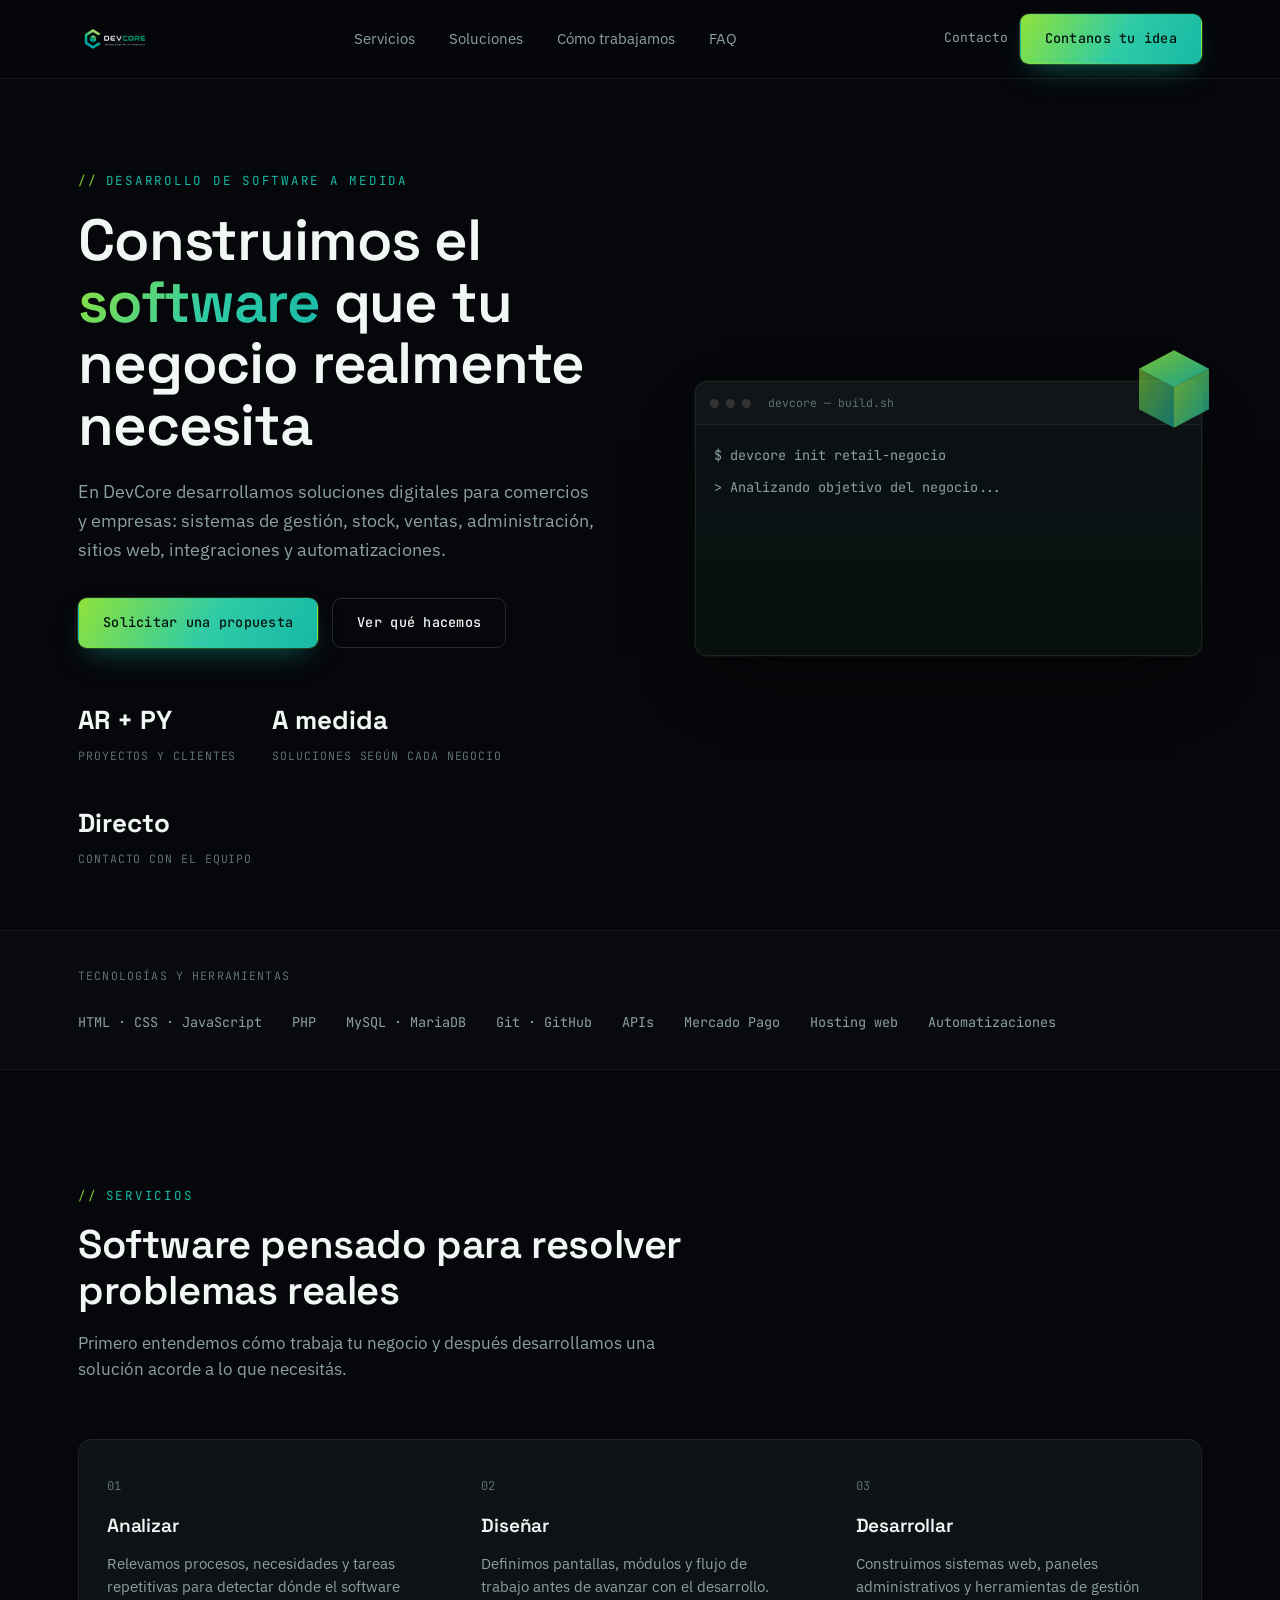
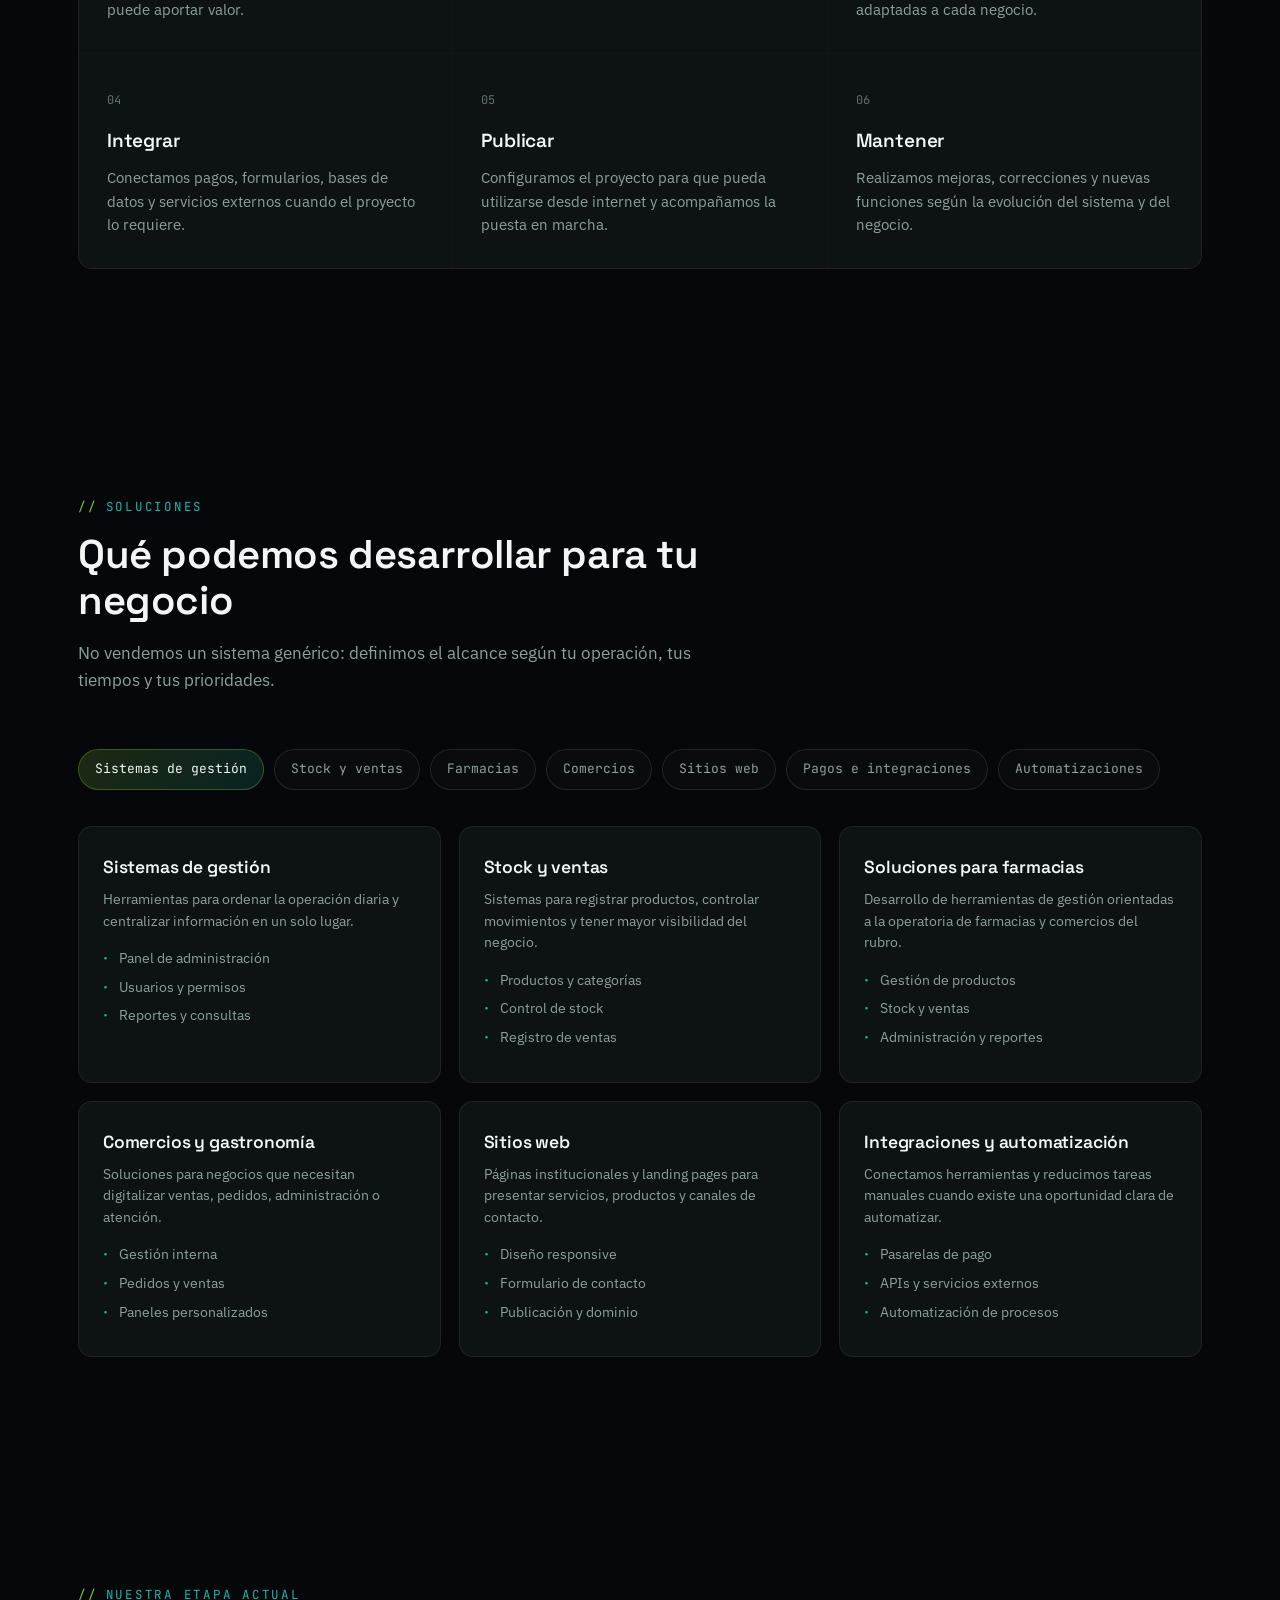
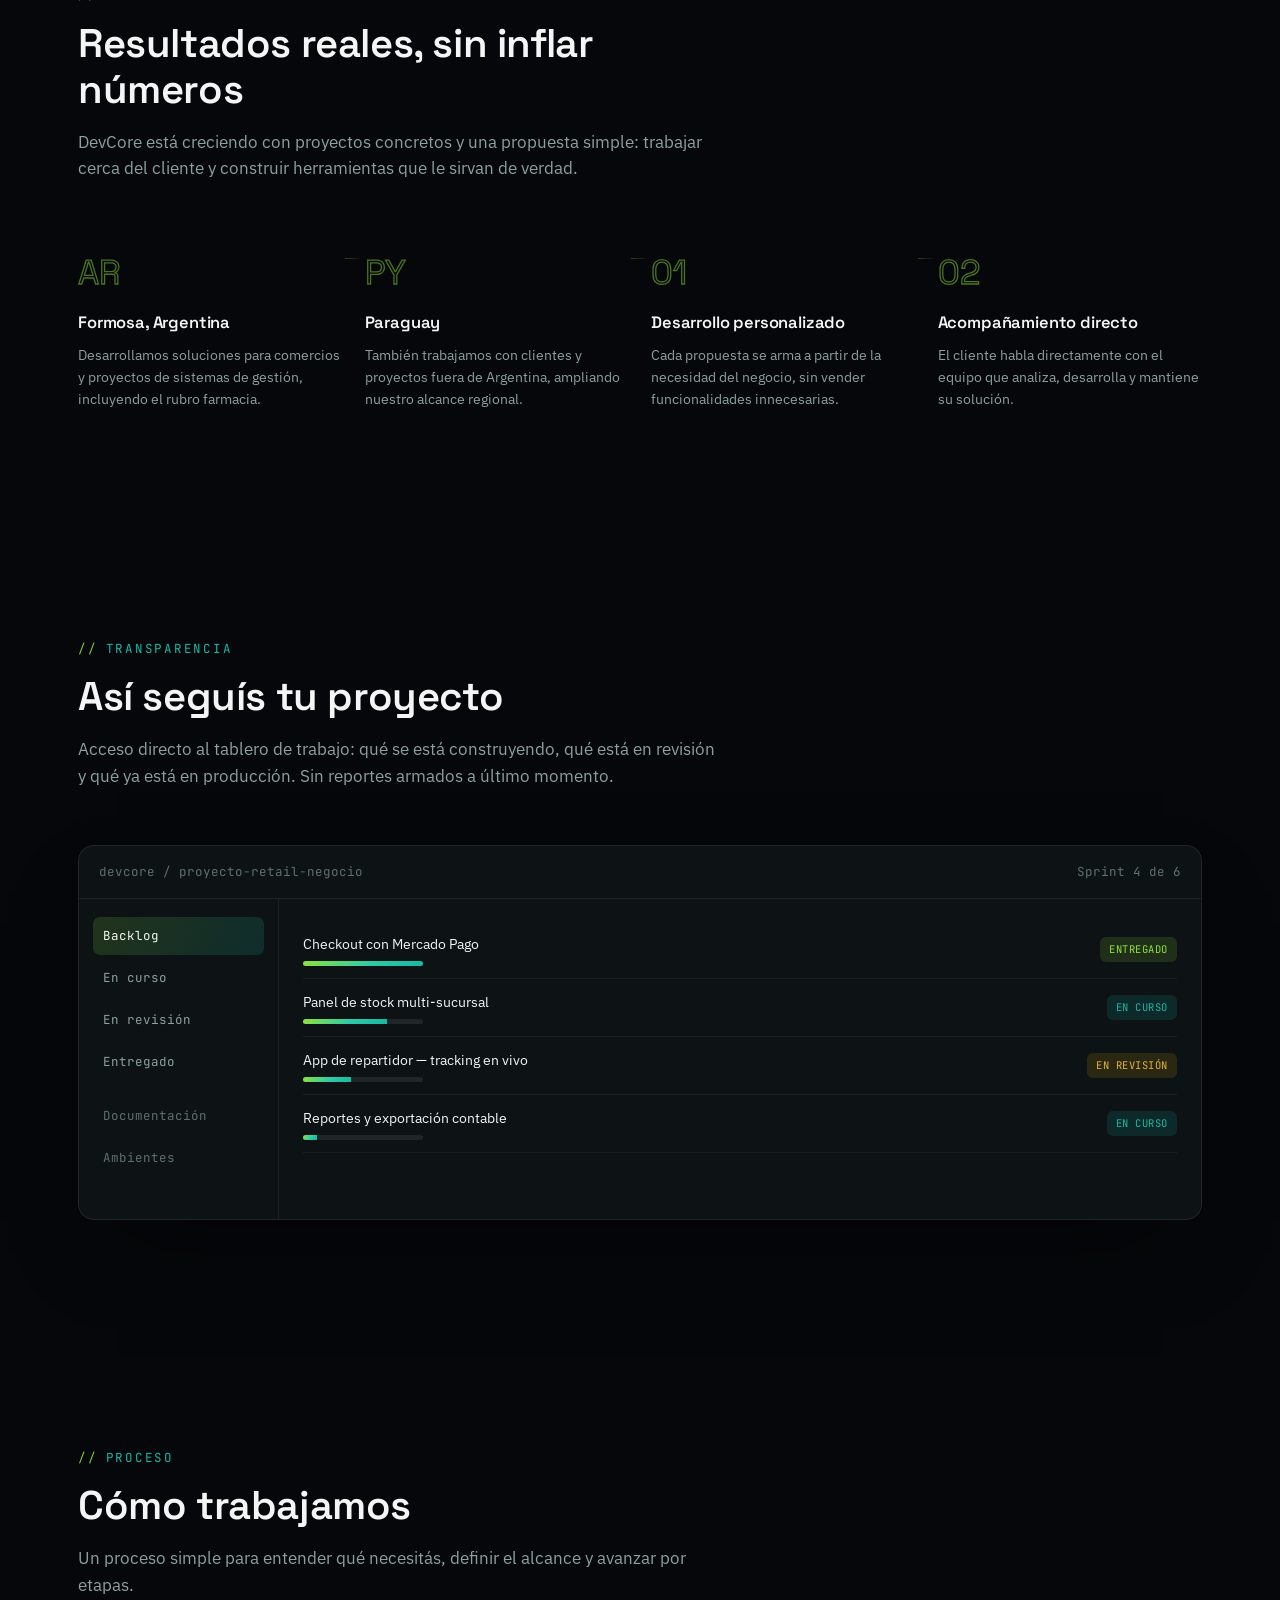
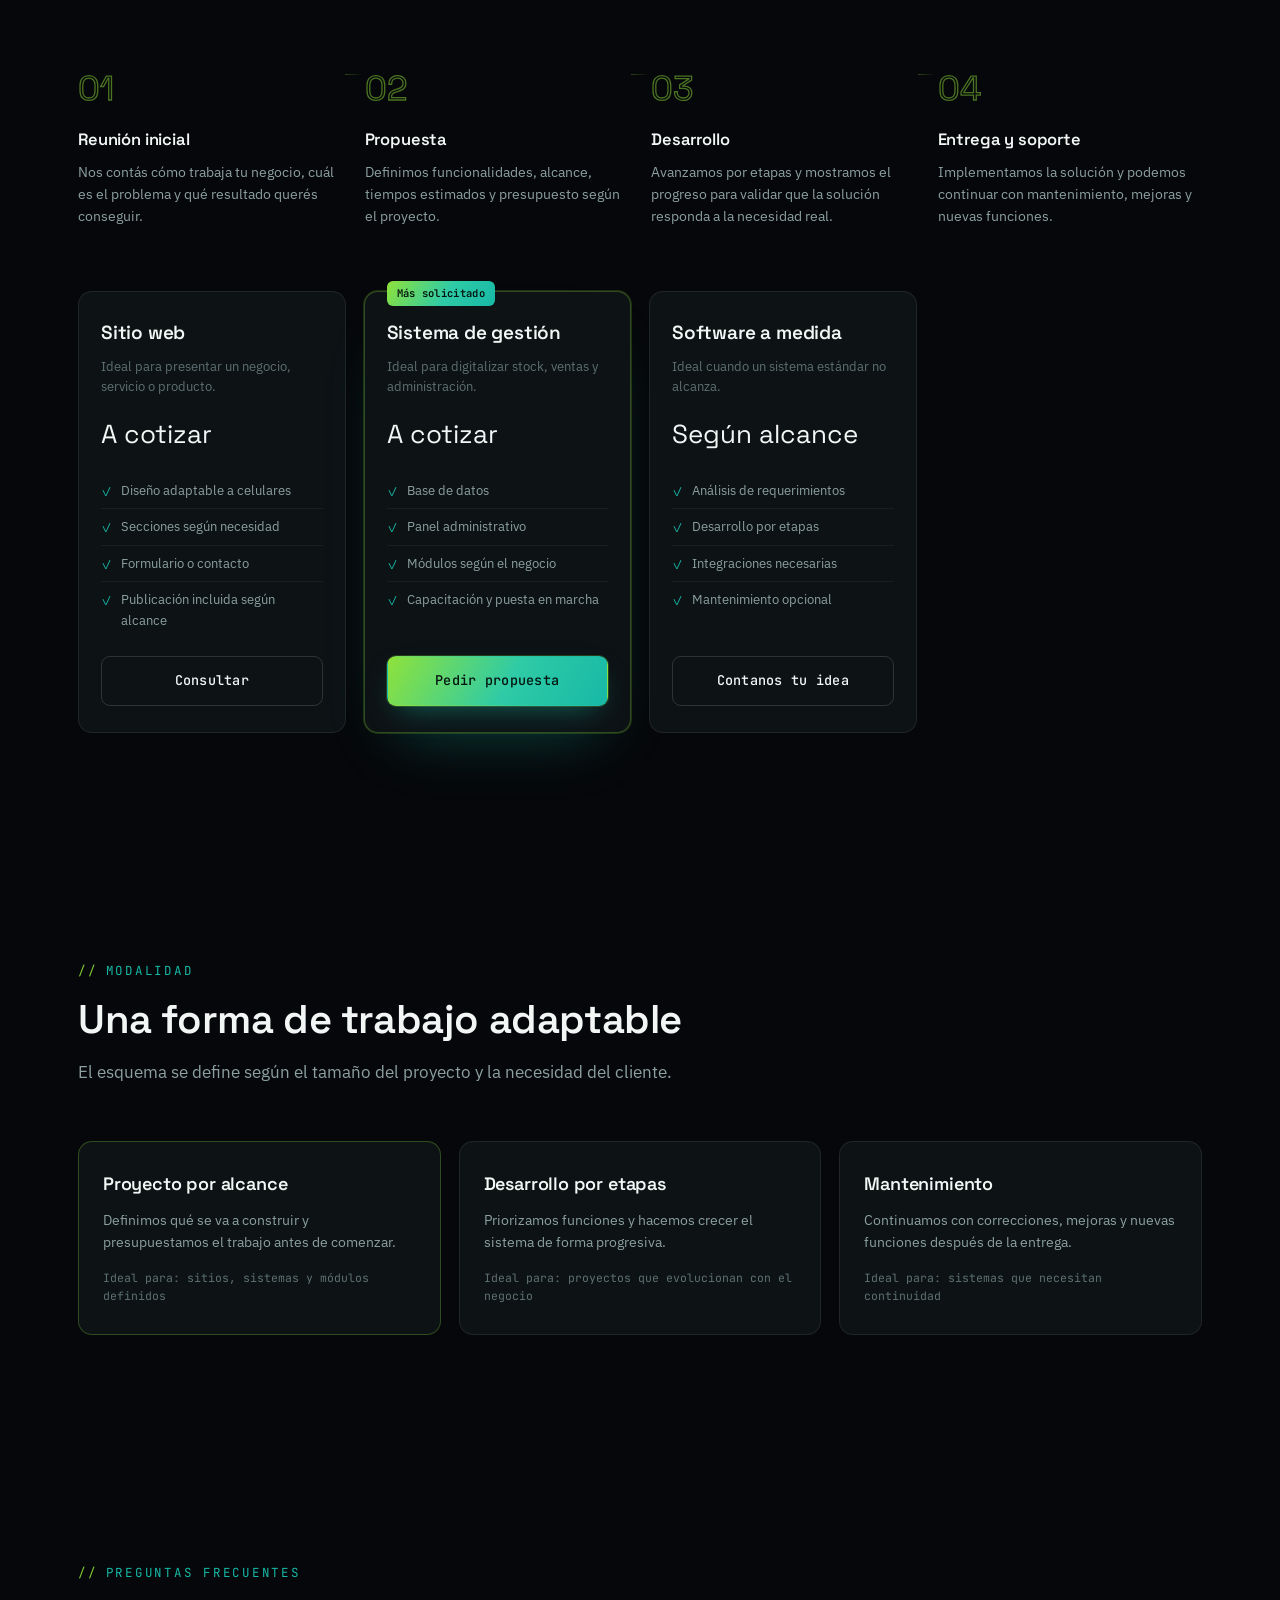
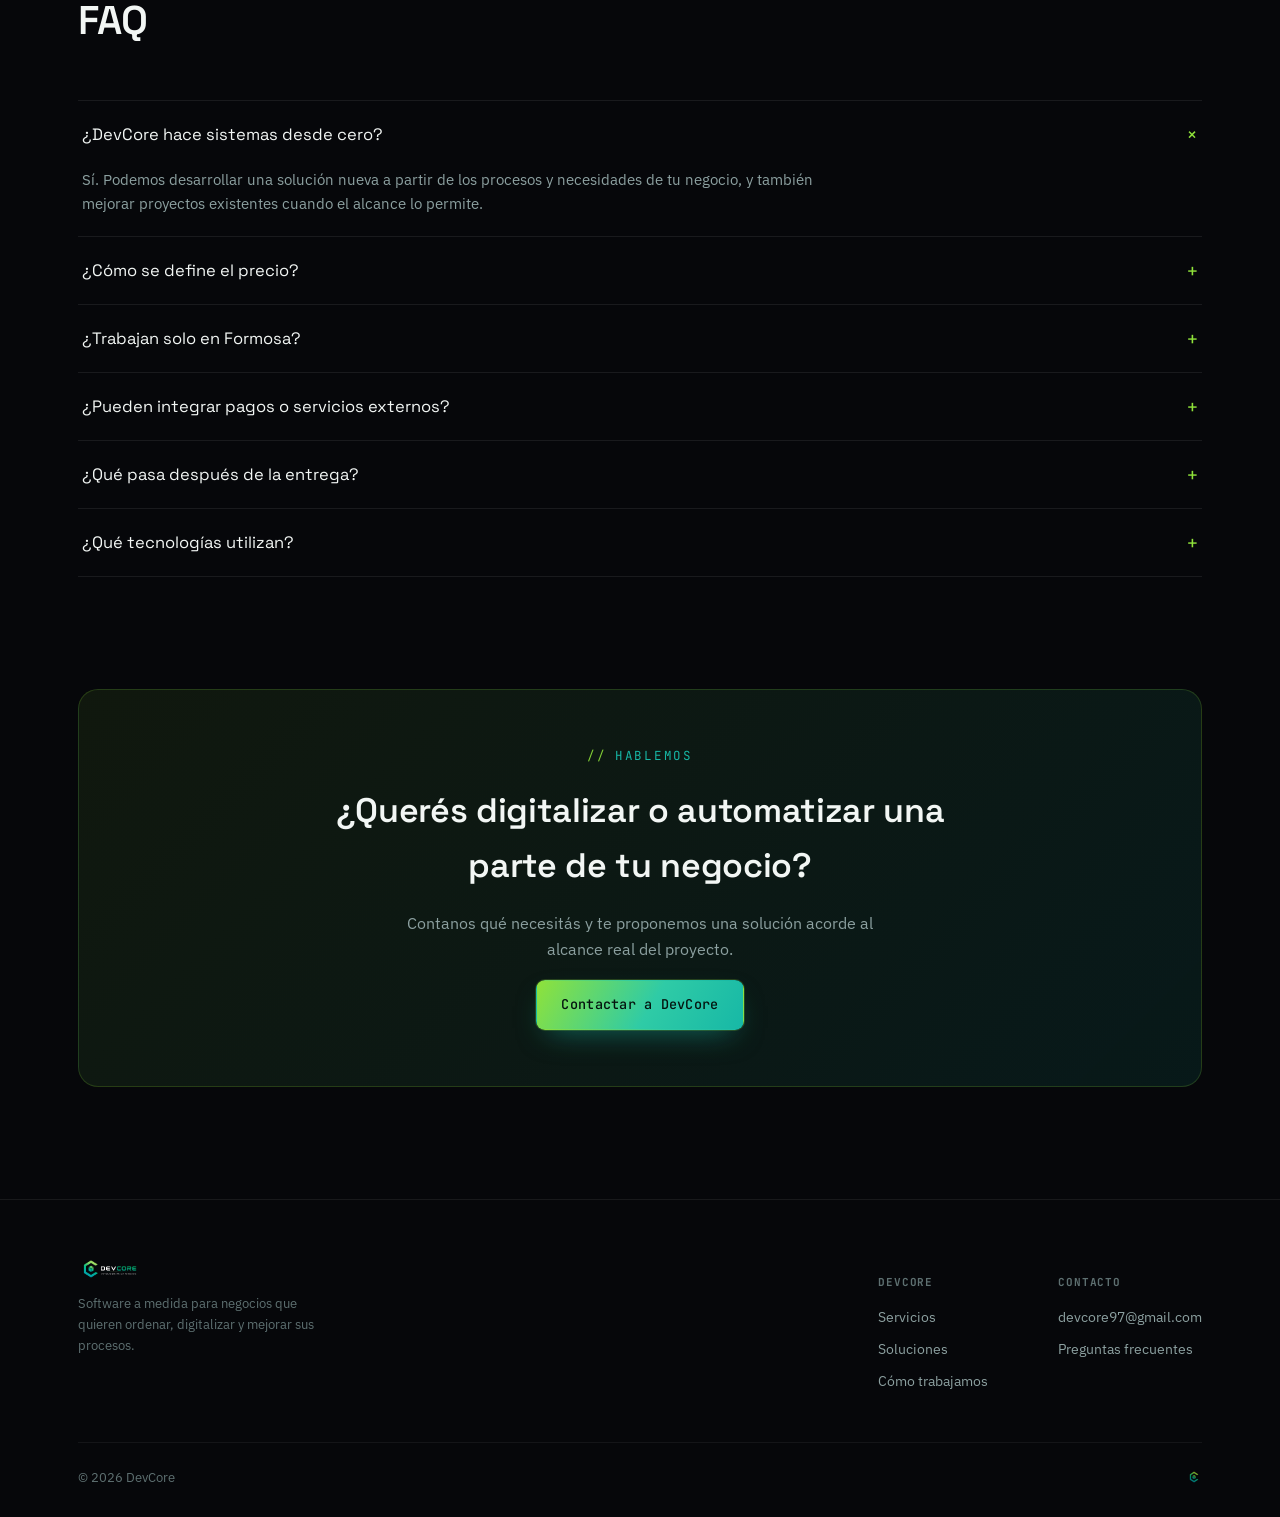
==== commit b1facee3: "Agrega panel de seguimiento de proyecto al frontend" ====
--- a/index.html
+++ b/index.html
@@ -237,6 +237,63 @@
     </div>
   </section>
 
+  <!-- PANEL DE SEGUIMIENTO -->
+  <section class="section" id="seguimiento">
+    <div class="wrap">
+      <div class="section-head reveal">
+        <span class="eyebrow">Transparencia</span>
+        <h2>Así seguís tu proyecto</h2>
+        <p class="lead">Acceso directo al tablero de trabajo: qué se está construyendo, qué está en revisión y qué ya está en producción. Sin reportes armados a último momento.</p>
+      </div>
+      <div class="mockcard reveal">
+        <div class="mock-top">
+          <span class="t">devcore / proyecto-retail-negocio</span>
+          <span class="t">Sprint 4 de 6</span>
+        </div>
+        <div class="mock-body">
+          <div class="mock-side">
+            <div class="item active">Backlog</div>
+            <div class="item">En curso</div>
+            <div class="item">En revisión</div>
+            <div class="item">Entregado</div>
+            <div class="item" style="margin-top:16px; color:#5E7071;">Documentación</div>
+            <div class="item" style="color:#5E7071;">Ambientes</div>
+          </div>
+          <div class="mock-main">
+            <div class="mock-row">
+              <div>
+                <div class="name">Checkout con Mercado Pago</div>
+                <div class="bar"><i style="width:100%"></i></div>
+              </div>
+              <span class="badge done">Entregado</span>
+            </div>
+            <div class="mock-row">
+              <div>
+                <div class="name">Panel de stock multi-sucursal</div>
+                <div class="bar"><i style="width:70%"></i></div>
+              </div>
+              <span class="badge progress">En curso</span>
+            </div>
+            <div class="mock-row">
+              <div>
+                <div class="name">App de repartidor — tracking en vivo</div>
+                <div class="bar"><i style="width:40%"></i></div>
+              </div>
+              <span class="badge review">En revisión</span>
+            </div>
+            <div class="mock-row">
+              <div>
+                <div class="name">Reportes y exportación contable</div>
+                <div class="bar"><i style="width:12%"></i></div>
+              </div>
+              <span class="badge progress">En curso</span>
+            </div>
+          </div>
+        </div>
+      </div>
+    </div>
+  </section>
+
   <!-- COMO TRABAJAMOS -->
   <section class="section" id="planes">
     <div class="wrap">
